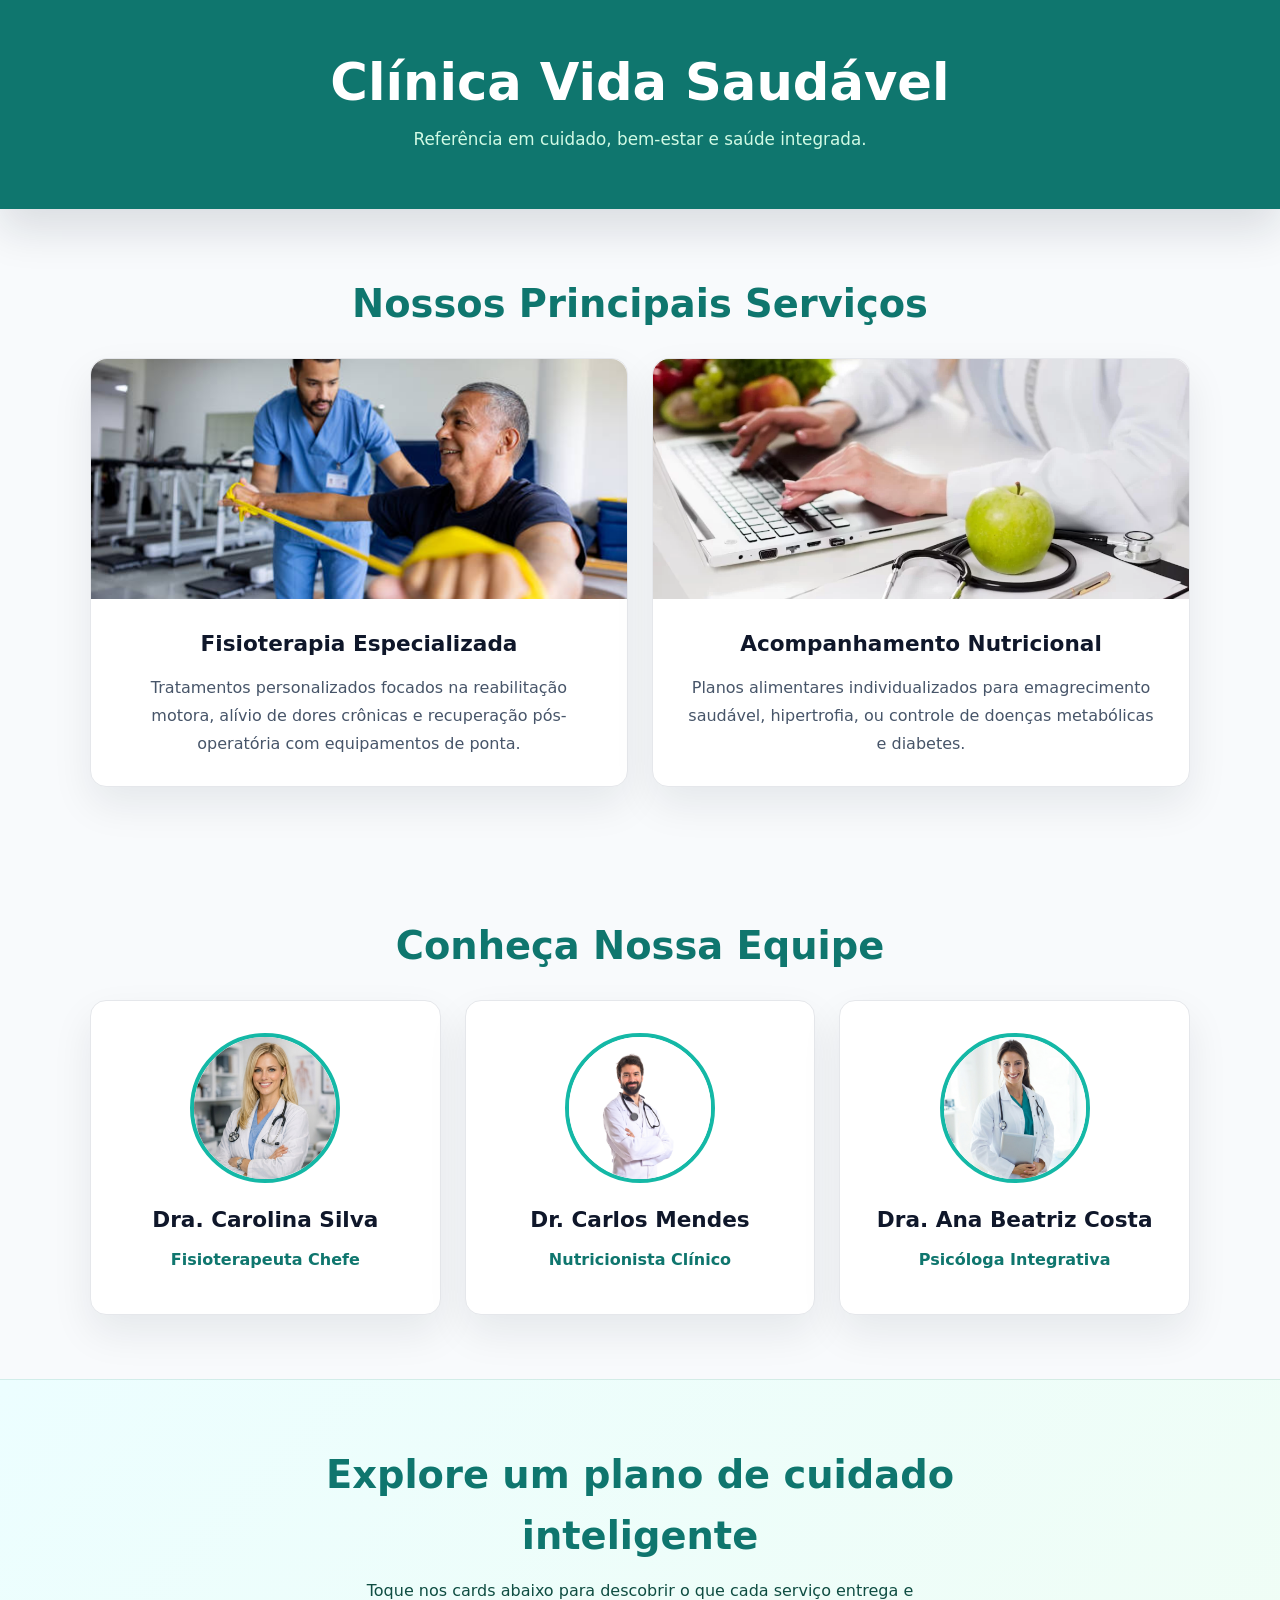
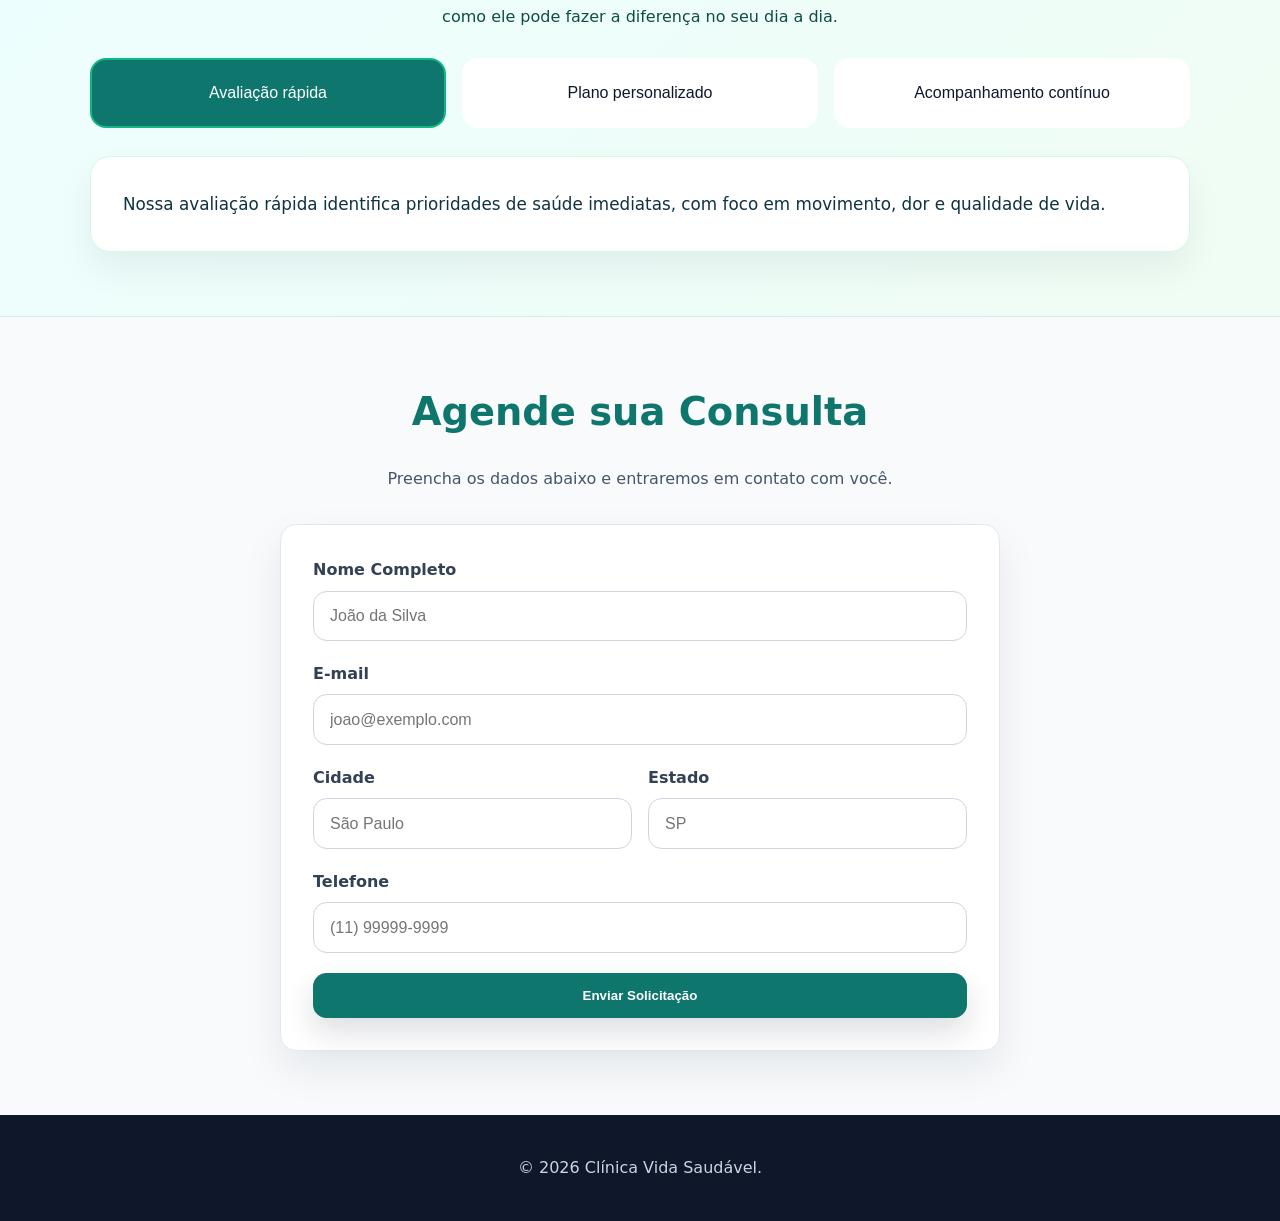
==== index.html @ 96c4d4e8 "Adiconei um perfil e alterei o layout" ====
<!DOCTYPE html>
<html lang="pt-BR">
<head>
    <meta charset="UTF-8">
    <meta name="viewport" content="width=device-width, initial-scale=1.0">
    <title>Clínica Vida Saudável | Cuidando de Você</title>
    <link rel="stylesheet" href="styles.css">
</head>
<body class="page">

    <header class="site-header">
        <div class="header-content">
            <h1>Clínica Vida Saudável</h1>
            <p>Referência em cuidado, bem-estar e saúde integrada.</p>
        </div>
    </header>

    <section class="section section-services">
        <div class="section-inner">
            <h2>Nossos Principais Serviços</h2>
            <div class="services-grid">
                <article class="service-card reveal">
                    <img src="images/fisioterapia.jpg" alt="Sessão de Fisioterapia">
                    <div class="card-body">
                        <h3>Fisioterapia Especializada</h3>
                        <p>Tratamentos personalizados focados na reabilitação motora, alívio de dores crônicas e recuperação pós-operatória com equipamentos de ponta.</p>
                    </div>
                </article>

                <article class="service-card reveal">
                    <img src="images/nutricionista.webp" alt="Consulta Nutricional">
                    <div class="card-body">
                        <h3>Acompanhamento Nutricional</h3>
                        <p>Planos alimentares individualizados para emagrecimento saudável, hipertrofia, ou controle de doenças metabólicas e diabetes.</p>
                    </div>
                </article>
            </div>
        </div>
    </section>

    <section class="section section-team">
        <div class="section-inner">
            <h2>Conheça Nossa Equipe</h2>
            <div class="team-grid">
                <div class="team-card reveal" data-profile="carolina" role="button" tabindex="0" aria-label="Abrir perfil da Dra. Carolina Silva">
                    <img src="images/Carolina.png" alt="Foto Dra. Carolina">
                    <h3>Dra. Carolina Silva</h3>
                    <p>Fisioterapeuta Chefe</p>
                </div>

                <div class="team-card reveal">
                    <img src="images/carlos.jpg" alt="Foto Dr. Carlos">
                    <h3>Dr. Carlos Mendes</h3>
                    <p>Nutricionista Clínico</p>
                </div>

                <div class="team-card reveal">
                    <img src="images/ana beatriz.png" alt="Foto Dra. Ana Beatriz">
                    <h3>Dra. Ana Beatriz Costa</h3>
                    <p>Psicóloga Integrativa</p>
                </div>
            </div>
        </div>
    </section>

    <section class="section section-interactive">
        <div class="section-inner">
            <div class="interactive-panel">
                <div class="interactive-copy">
                    <h2>Explore um plano de cuidado inteligente</h2>
                    <p>Toque nos cards abaixo para descobrir o que cada serviço entrega e como ele pode fazer a diferença no seu dia a dia.</p>
                </div>
                <div class="interactive-grid" id="interactiveCards">
                    <button class="interactive-card active" type="button" data-detail="Nossa avaliação rápida identifica prioridades de saúde imediatas, com foco em movimento, dor e qualidade de vida." aria-pressed="true">
                            Avaliação rápida
                    </button>
                    <button class="interactive-card" type="button" data-detail="Construímos um plano personalizado com objetivos práticos, metas fáceis de seguir e orientação profissional contínua.">
                            Plano personalizado
                    </button>
                    <button class="interactive-card" type="button" data-detail="Acompanhamento contínuo para garantir que você mantenha o progresso e receba suporte sempre que precisar." aria-pressed="false">
                            Acompanhamento contínuo
                    </button>
                </div>
                <div class="interactive-detail" id="interactiveDetail">
                    Nossa avaliação rápida identifica prioridades de saúde imediatas, com foco em movimento, dor e qualidade de vida.
                </div>
            </div>
        </div>
    </section>

    <section class="section section-contact">
        <div class="section-inner section-contact-inner">
            <h2>Agende sua Consulta</h2>
            <p>Preencha os dados abaixo e entraremos em contato com você.</p>

            <form id="contactForm" class="contact-form" action="#" method="POST">
                <div class="form-group">
                    <label for="nome">Nome Completo</label>
                    <input id="nome" name="nome" type="text" placeholder="João da Silva" required>
                </div>

                <div class="form-group">
                    <label for="email">E-mail</label>
                    <input id="email" name="email" type="email" placeholder="joao@exemplo.com" required>
                </div>

                <div class="form-row">
                    <div class="form-group">
                        <label for="cidade">Cidade</label>
                        <input id="cidade" name="cidade" type="text" placeholder="São Paulo" required>
                    </div>
                    <div class="form-group">
                        <label for="estado">Estado</label>
                        <input id="estado" name="estado" type="text" placeholder="SP" required>
                    </div>
                </div>

                <div class="form-group">
                    <label for="telefone">Telefone</label>
                    <input id="telefone" name="telefone" type="tel" placeholder="(11) 99999-9999" required>
                </div>

                <div class="form-actions">
                    <button class="button button-primary" type="submit">Enviar Solicitação</button>
                </div>
            </form>
        </div>
    </section>

    <footer class="site-footer">
        <p>© 2026 Clínica Vida Saudável.</p>
    </footer>

    <script src="script.js"></script>
</body>
</html>
---- styles.css ----
:root {
  color-scheme: light;
  font-family: "Inter", system-ui, sans-serif;
  font-size: 16px;
  line-height: 1.6;
  color: #1f2937;
  background: #f8fafc;
}

* {
  box-sizing: border-box;
}

html {
  scroll-behavior: smooth;
}

body {
  margin: 0;
  background: #f8fafc;
}

.page {
  min-height: 100vh;
}

.site-header {
  padding: 3.5rem 1.5rem;
  background: #0f766e;
  color: #ffffff;
  text-align: center;
  box-shadow: 0 22px 40px rgba(15, 23, 42, 0.12);
}

.header-content {
  max-width: 44rem;
  margin: 0 auto;
}

.header-content h1 {
  margin: 0;
  font-size: clamp(2.5rem, 4vw, 3.5rem);
  font-weight: 800;
  line-height: 1.05;
}

.header-content p {
  margin: 1rem auto 0;
  max-width: 40rem;
  color: #d1fae5;
  font-size: 1.05rem;
}

.section {
  padding: 4rem 1.5rem;
}

.section-inner {
  max-width: 1100px;
  margin: 0 auto;
}

.section h2 {
  margin: 0 auto 1.5rem;
  text-align: center;
  color: #0f766e;
  font-size: clamp(2rem, 3vw, 2.6rem);
}

.section p {
  margin: 0 auto 2rem;
  text-align: center;
  color: #475569;
  max-width: 40rem;
}

.section-interactive {
  background: linear-gradient(135deg, #ecfeff 0%, #f0fdf4 100%);
  border-top: 1px solid rgba(15, 118, 110, 0.12);
  border-bottom: 1px solid rgba(15, 118, 110, 0.12);
}

.interactive-panel {
  display: grid;
  gap: 1.75rem;
  align-items: stretch;
}

.interactive-copy {
  max-width: 52rem;
  margin: 0 auto;
  text-align: center;
}

.interactive-copy h2 {
  margin-bottom: 0.75rem;
  color: #0f766e;
}

.interactive-copy p {
  margin: 0 auto;
  max-width: 36rem;
  color: #0f4d42;
}

.interactive-grid {
  display: grid;
  grid-template-columns: repeat(3, minmax(0, 1fr));
  gap: 1rem;
}

.interactive-card {
  background: #ffffff;
  border: 2px solid transparent;
  border-radius: 1rem;
  padding: 1.5rem 1.25rem;
  font-size: 1rem;
  color: #0f172a;
  cursor: pointer;
  transition: transform 0.25s ease, border-color 0.25s ease, box-shadow 0.25s ease, background-color 0.25s ease;
  text-align: center;
}

.interactive-card:hover,
.interactive-card:focus {
  transform: translateY(-3px);
  border-color: #14b8a6;
  box-shadow: 0 18px 40px rgba(15, 23, 42, 0.08);
}

.interactive-card.active {
  background: #0f766e;
  color: #ffffff;
  border-color: #10b981;
}

.interactive-detail {
  background: #ffffff;
  border: 1px solid #d1fae5;
  border-radius: 1.25rem;
  padding: 2rem;
  color: #0f3340;
  font-size: 1.05rem;
  line-height: 1.8;
  box-shadow: 0 18px 36px rgba(15, 23, 42, 0.06);
}

@media (max-width: 880px) {
  .interactive-grid {
    grid-template-columns: 1fr;
  }
}

.services-grid,
.team-grid {
  display: grid;
  gap: 1.5rem;
}

.services-grid {
  grid-template-columns: repeat(2, minmax(0, 1fr));
}

.service-card,
.team-card,
.contact-form {
  background: #ffffff;
  border: 1px solid #e5e7eb;
  border-radius: 1rem;
  box-shadow: 0 18px 40px rgba(15, 23, 42, 0.08);
  transition: box-shadow 0.3s ease, transform 0.3s ease;
}

.reveal {
  opacity: 0;
  transform: translateY(30px);
  transition: opacity 0.8s ease, transform 0.8s ease;
}

.reveal.active {
  opacity: 1;
  transform: translateY(0);
}

.service-card:hover,
.team-card:hover {
  box-shadow: 0 20px 40px rgba(15, 23, 42, 0.12);
  transform: translateY(-2px);
}

.service-card img,
.team-card img {
  display: block;
  width: 100%;
  height: 240px;
  object-fit: cover;
  border-top-left-radius: 1rem;
  border-top-right-radius: 1rem;
}

.card-body {
  padding: 1.75rem;
  text-align: center;
}

.service-card h3,
.team-card h3 {
  margin: 0 0 0.75rem;
  font-size: 1.35rem;
  color: #0f172a;
}


.service-card p,
.team-card p,
.about-text,
.contact-form p {
  margin: 0;
  color: #475569;
  line-height: 1.75;
}

.team-grid {
  grid-template-columns: repeat(3, minmax(0, 1fr));
}

.team-card {
  text-align: center;
  padding: 2rem 1.5rem 2.5rem;
  cursor: pointer;
}

.team-card:focus {
  outline: 3px solid rgba(20, 184, 166, 0.35);
  outline-offset: 4px;
}

.team-card img {
  width: 150px;
  height: 150px;
  border-radius: 50%;
  border: 4px solid #14b8a6;
  margin: 0 auto 1.25rem;
}

.profile-header {
  display: grid;
  gap: 2.5rem;
  align-items: center;
  grid-template-columns: minmax(0, 280px) 1fr;
}

.profile-image-card {
  width: 260px;
  height: 260px;
  border-radius: 50%;
  background: radial-gradient(circle at top left, #f0fdf4 30%, #ffffff 60%);
  display: grid;
  place-items: center;
  margin: 0 auto;
  box-shadow: 0 24px 60px rgba(15, 23, 42, 0.12);
  transition: transform 0.3s ease, box-shadow 0.3s ease, background-color 0.3s ease;
  cursor: pointer;
}

.profile-image-card img {
  width: 210px;
  height: 210px;
  object-fit: cover;
  border-radius: 50%;
  border: 2px solid rgba(255, 255, 255, 0.9);
}

.profile-image-card:hover,
.profile-image-card:focus {
  transform: translateY(-6px) scale(1.04);
  box-shadow: 0 32px 70px rgba(15, 23, 42, 0.16);
  background-color: #e6fffa;
}

.profile-image-card:focus {
  outline: 3px solid rgba(14, 165, 233, 0.35);
  outline-offset: 6px;
}

.profile-copy {
  display: grid;
  gap: 1.25rem;
}

.profile-copy h2 {
  margin: 0;
  font-size: clamp(2rem, 2.8vw, 2.4rem);
  color: #0f766e;
  line-height: 1.1;
}

.profile-copy p {
  margin: 0;
  color: #334155;
  font-size: 1.05rem;
  max-width: 42rem;
}

.profile-details {
  display: grid;
  grid-template-columns: repeat(3, minmax(0, 1fr));
  gap: 1rem;
}

.detail-item {
  display: flex;
  align-items: flex-start;
  gap: 0.9rem;
  padding: 1rem 1rem 1rem 1rem;
  border: 1px solid #e5e7eb;
  border-radius: 1rem;
  background: #ffffff;
  box-shadow: 0 14px 30px rgba(15, 23, 42, 0.06);
  transition: transform 0.25s ease, box-shadow 0.25s ease, border-color 0.25s ease;
  text-align: left;
}

.detail-item:hover {
  transform: translateY(-3px);
  box-shadow: 0 22px 42px rgba(15, 23, 42, 0.1);
  border-color: #d1fae5;
}

.detail-icon {
  display: inline-flex;
  align-items: center;
  justify-content: center;
  width: 2.5rem;
  height: 2.5rem;
  border-radius: 50%;
  background: #ecfdf5;
  color: #0f766e;
  font-size: 1.25rem;
  flex-shrink: 0;
  box-shadow: inset 0 0 0 1px rgba(15, 118, 110, 0.08);
}

.detail-item p {
  margin: 0;
  color: #475569;
  font-size: 0.98rem;
  line-height: 1.6;
  text-align: left;
}

.detail-item strong {
  display: block;
  margin-bottom: 0.2rem;
  color: #0f766e;
  text-align: left;
}


.profile-highlights {
  display: grid;
  grid-template-columns: repeat(3, minmax(0, 1fr));
  gap: 1.25rem;
  margin-top: 1.75rem;
}

.profile-highlights .service-card {
  padding: 1.75rem;
  border: none;
  background: #f8fafc;
}

.profile-highlights .service-card h3 {
  color: #0f766e;
  margin-bottom: 0.75rem;
}

.profile-highlights .service-card p {
  color: #475569;
}

.contact-summary {
  max-width: 44rem;
  margin: 0 auto;
  text-align: center;
  background: #ffffff;
  border: 1px solid #e5e7eb;
  border-radius: 1.25rem;
  padding: 2rem;
  box-shadow: 0 18px 36px rgba(15, 23, 42, 0.06);
}

.contact-summary h2 {
  margin: 0 0 0.75rem;
  color: #0f766e;
}

.contact-summary p {
  margin: 0 0 1.5rem;
  color: #475569;
  font-size: 1rem;
}

.contact-summary .button {
  width: auto;
  min-width: 220px;
}

.team-card h3 {
  margin-bottom: 0.5rem;
}


.team-card p {
  color: #0f766e;
  font-weight: 700;
}

.section-contact-inner {
  max-width: 720px;
}

.contact-form {
  padding: 2rem;
}

.form-group {
  margin-bottom: 1.25rem;
}

.form-row {
  display: grid;
  gap: 1rem;
  grid-template-columns: repeat(2, minmax(0, 1fr));
}

label {
  display: block;
  margin-bottom: 0.5rem;
  color: #334155;
  font-weight: 700;
}

input {
  width: 100%;
  padding: 0.95rem 1rem;
  border: 1px solid #cbd5e1;
  border-radius: 0.85rem;
  background: #ffffff;
  color: #0f172a;
  font-size: 1rem;
}

input:focus {
  outline: none;
  border-color: #14b8a6;
  box-shadow: 0 0 0 4px rgba(20, 184, 166, 0.12);
}

.button {
  display: inline-flex;
  align-items: center;
  justify-content: center;
  width: 100%;
  padding: 0.95rem 1.25rem;
  border: none;
  border-radius: 0.85rem;
  cursor: pointer;
  font-weight: 700;
  transition: transform 0.2s ease, background-color 0.2s ease, box-shadow 0.2s ease;
}

.button:hover {
  transform: translateY(-1px);
}

.button-primary {
  background: #0f766e;
  color: #ffffff;
  box-shadow: 0 14px 30px rgba(15, 23, 42, 0.14);
}

.form-actions {
  margin-top: 1rem;
}

.site-footer {
  padding: 1.5rem 1.5rem;
  background: #0f172a;
  color: #cbd5e1;
  text-align: center;
}

@media (max-width: 980px) {
  .services-grid,
  .team-grid {
    grid-template-columns: 1fr;
  }

  .profile-header {
    grid-template-columns: 1fr;
    text-align: center;
  }

  .profile-copy {
    justify-items: center;
  }

  .profile-details {
    grid-template-columns: 1fr;
  }

  .profile-highlights {
    grid-template-columns: 1fr;
  }

  .contact-summary {
    padding: 1.75rem;
  }

  .form-row {
    grid-template-columns: 1fr;
  }
}

@media (max-width: 680px) {
  .site-header {
    padding: 3rem 1rem;
  }

  .section {
    padding: 3rem 1rem;
  }

  .header-content h1 {
    font-size: 2.25rem;
  }

  .service-card img,
  .team-card img {
    height: 220px;
  }
}
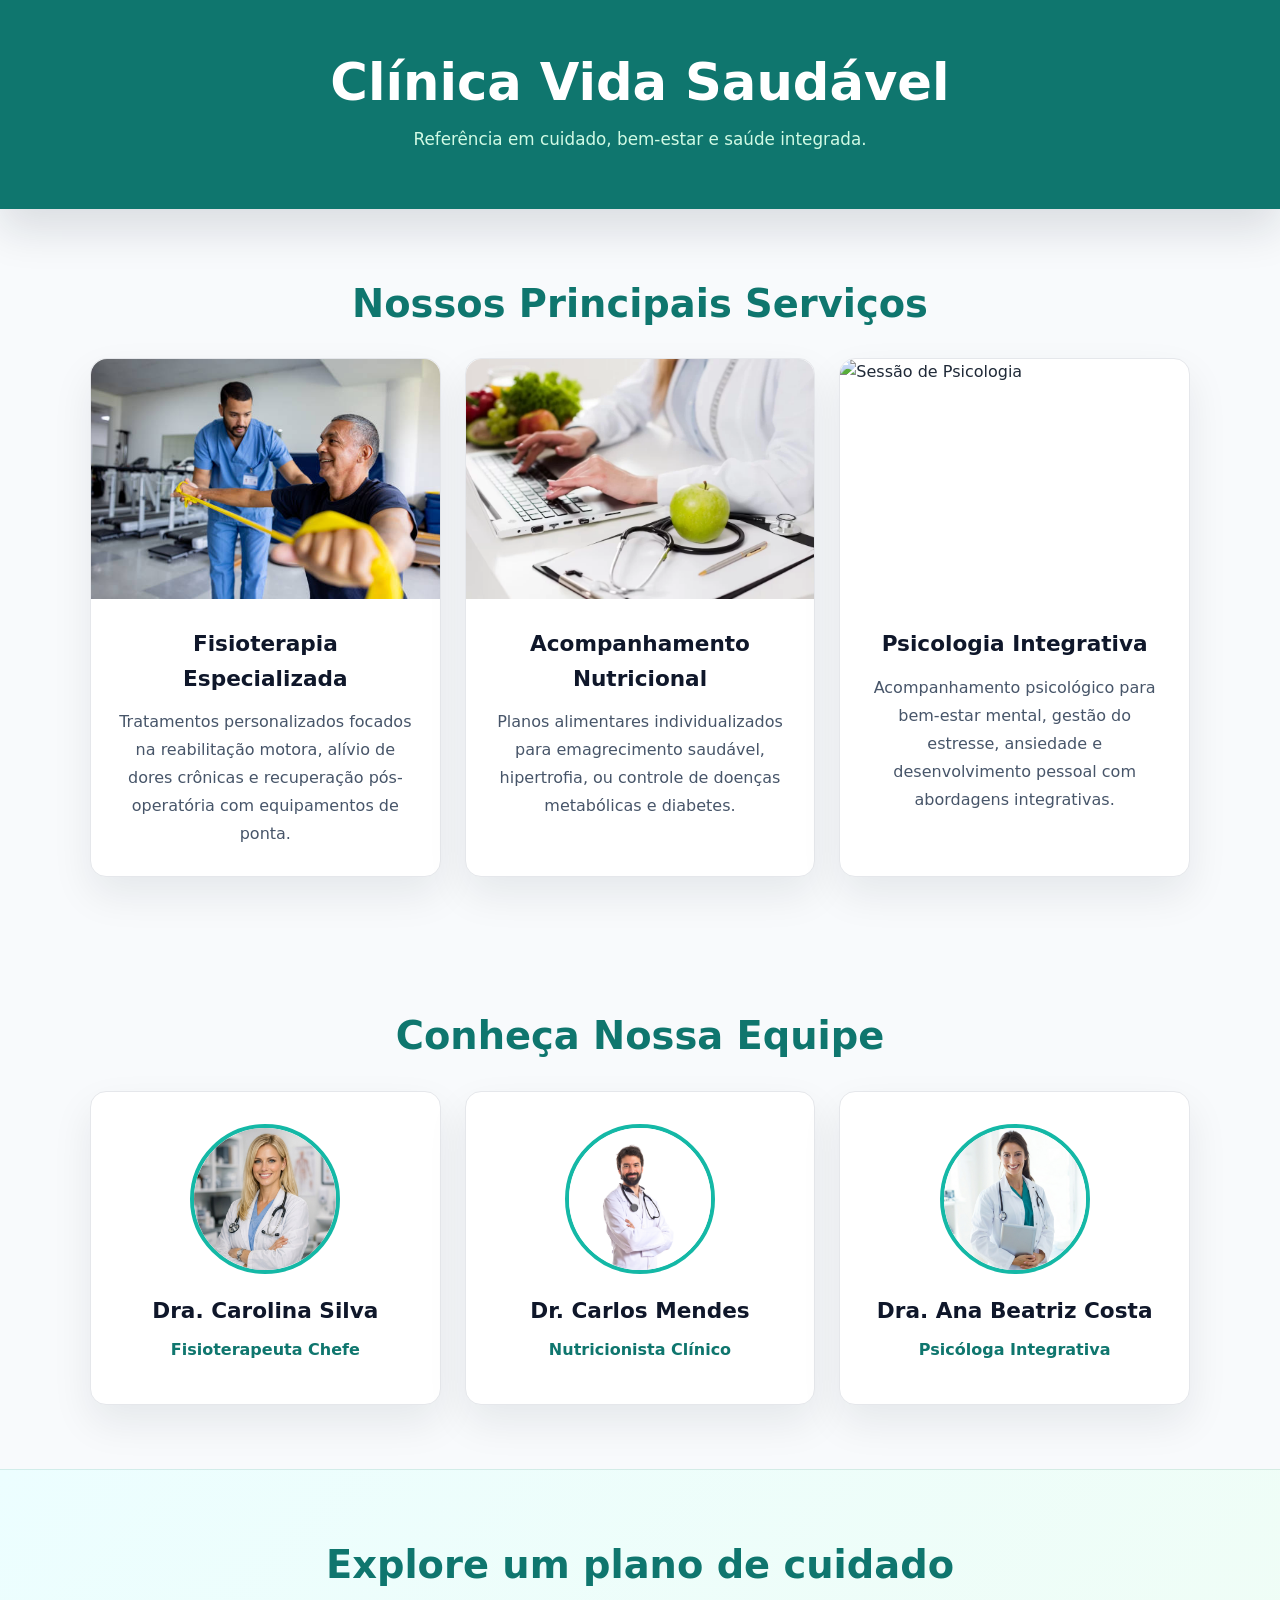
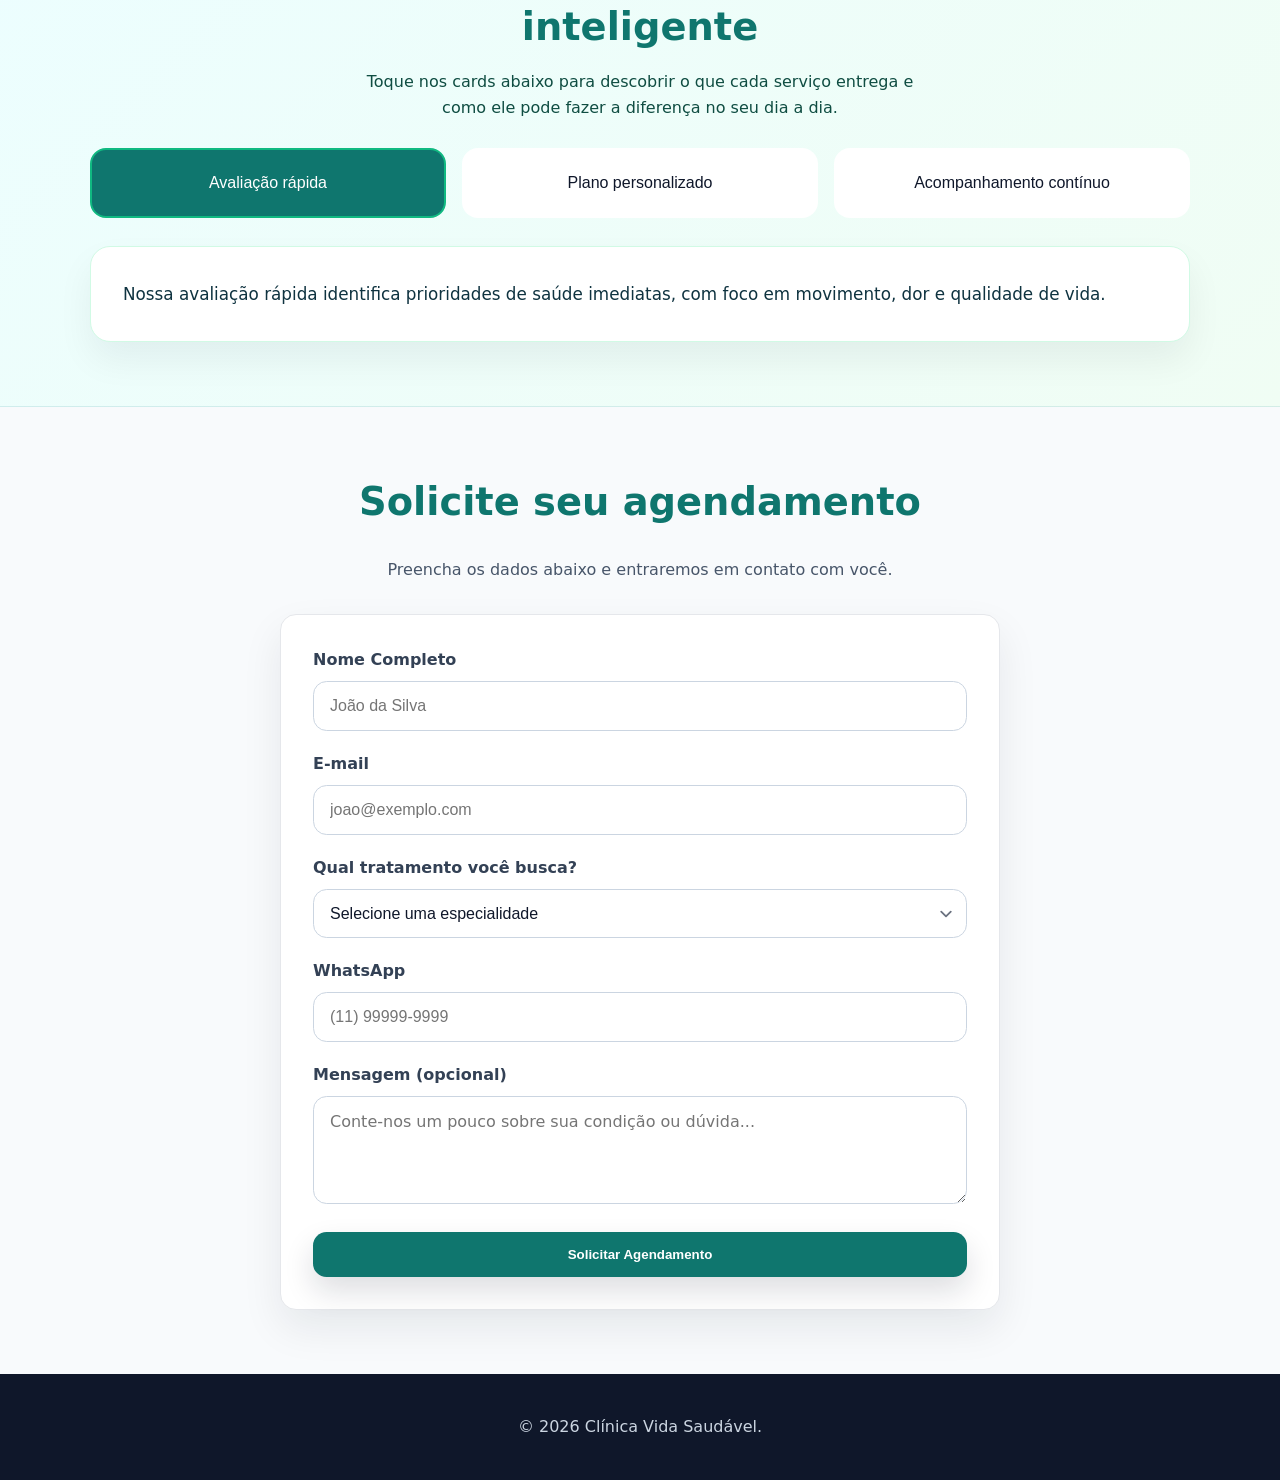
==== commit db5830c5: "Alterei a solicitação de agendamento adicionei um novo card de psicologia" ====
--- a/index.html
+++ b/index.html
@@ -32,6 +32,14 @@
                     <div class="card-body">
                         <h3>Acompanhamento Nutricional</h3>
                         <p>Planos alimentares individualizados para emagrecimento saudável, hipertrofia, ou controle de doenças metabólicas e diabetes.</p>
+                    </div>
+                </article>
+
+                <article class="service-card reveal">
+                    <img src="https://images.unsplash.com/photo-1559757148-5c350d0d3c56?ixlib=rb-4.0.3&ixid=M3wxMjA3fDB8MHxwaG90by1wYWdlfHx8fGVufDB8fHx8fA%3D%3D&auto=format&fit=crop&w=1000&q=80" alt="Sessão de Psicologia">
+                    <div class="card-body">
+                        <h3>Psicologia Integrativa</h3>
+                        <p>Acompanhamento psicológico para bem-estar mental, gestão do estresse, ansiedade e desenvolvimento pessoal com abordagens integrativas.</p>
                     </div>
                 </article>
             </div>
@@ -90,7 +98,7 @@
 
     <section class="section section-contact">
         <div class="section-inner section-contact-inner">
-            <h2>Agende sua Consulta</h2>
+            <h2>Solicite seu agendamento</h2>
             <p>Preencha os dados abaixo e entraremos em contato com você.</p>
 
             <form id="contactForm" class="contact-form" action="#" method="POST">
@@ -104,24 +112,26 @@
                     <input id="email" name="email" type="email" placeholder="joao@exemplo.com" required>
                 </div>
 
-                <div class="form-row">
-                    <div class="form-group">
-                        <label for="cidade">Cidade</label>
-                        <input id="cidade" name="cidade" type="text" placeholder="São Paulo" required>
-                    </div>
-                    <div class="form-group">
-                        <label for="estado">Estado</label>
-                        <input id="estado" name="estado" type="text" placeholder="SP" required>
-                    </div>
+                <div class="form-group">
+                    <label for="especialidade">Qual tratamento você busca?</label>
+                    <select id="especialidade" name="especialidade" required>
+                        <option value="">Selecione uma especialidade</option>
+                        <option value="fisioterapia">Fisioterapia</option>
+                        <option value="nutricao">Nutrição</option>
+                        <option value="psicologia">Psicologia</option>
+                    </select>
                 </div>
 
                 <div class="form-group">
-                    <label for="telefone">Telefone</label>
+                    <label for="telefone">WhatsApp</label>
                     <input id="telefone" name="telefone" type="tel" placeholder="(11) 99999-9999" required>
                 </div>
-
+                <div class="form-group">
+                    <label for="mensagem">Mensagem (opcional)</label>
+                    <textarea id="mensagem" name="mensagem" placeholder="Conte-nos um pouco sobre sua condição ou dúvida..." rows="4"></textarea>
+                </div>
                 <div class="form-actions">
-                    <button class="button button-primary" type="submit">Enviar Solicitação</button>
+                    <button class="button button-primary" type="submit">Solicitar Agendamento</button>
                 </div>
             </form>
         </div>
--- a/styles.css
+++ b/styles.css
@@ -158,7 +158,13 @@
 }
 
 .services-grid {
-  grid-template-columns: repeat(2, minmax(0, 1fr));
+  grid-template-columns: repeat(3, minmax(0, 1fr));
+}
+
+@media (max-width: 768px) {
+  .services-grid {
+    grid-template-columns: 1fr;
+  }
 }
 
 .service-card,
@@ -368,15 +374,56 @@
   padding: 1.75rem;
   border: none;
   background: #f8fafc;
-}
-
-.profile-highlights .service-card h3 {
-  color: #0f766e;
+  cursor: pointer;
+  transition: all 0.3s ease;
+}
+
+.profile-highlights .service-card:hover {
+  background: #e6fffa;
+  transform: translateY(-2px);
+  box-shadow: 0 8px 20px rgba(15, 23, 42, 0.1);
+}
+
+.profile-highlights .service-card.expanded {
+  background: #ffffff;
+  box-shadow: 0 12px 30px rgba(15, 23, 42, 0.15);
+}
+
+.expand-content {
+  max-height: 0;
+  overflow: hidden;
+  transition: max-height 0.5s ease, padding 0.5s ease;
+  padding: 0 1.75rem;
+  background: #ffffff;
+  border-radius: 0 0 1rem 1rem;
+  margin: -1.75rem -1.75rem 0;
+  margin-top: 1rem;
+}
+
+.expanded .expand-content {
+  max-height: 500px;
+  padding: 1.5rem 1.75rem 2rem;
+}
+
+.expand-content h4 {
+  color: #0f766e;
+  margin: 0 0 1rem 0;
+  font-size: 1.1rem;
+}
+
+.expand-content ol {
+  margin: 0;
+  padding-left: 1.5rem;
+}
+
+.expand-content li {
   margin-bottom: 0.75rem;
-}
-
-.profile-highlights .service-card p {
   color: #475569;
+  line-height: 1.6;
+}
+
+.expand-content li strong {
+  color: #0f766e;
 }
 
 .contact-summary {
@@ -452,6 +499,48 @@
 }
 
 input:focus {
+  outline: none;
+  border-color: #14b8a6;
+  box-shadow: 0 0 0 4px rgba(20, 184, 166, 0.12);
+}
+
+select {
+  width: 100%;
+  padding: 0.95rem 1rem;
+  border: 1px solid #cbd5e1;
+  border-radius: 0.85rem;
+  background: #ffffff;
+  color: #0f172a;
+  font-size: 1rem;
+  cursor: pointer;
+  appearance: none;
+  background-image: url("data:image/svg+xml,%3csvg xmlns='http://www.w3.org/2000/svg' fill='none' viewBox='0 0 20 20'%3e%3cpath stroke='%236b7280' stroke-linecap='round' stroke-linejoin='round' stroke-width='1.5' d='m6 8 4 4 4-4'/%3e%3c/svg%3e");
+  background-position: right 0.5rem center;
+  background-repeat: no-repeat;
+  background-size: 1.5em 1.5em;
+  padding-right: 2.5rem;
+}
+
+select:focus {
+  outline: none;
+  border-color: #14b8a6;
+  box-shadow: 0 0 0 4px rgba(20, 184, 166, 0.12);
+}
+
+textarea {
+  width: 100%;
+  padding: 0.95rem 1rem;
+  border: 1px solid #cbd5e1;
+  border-radius: 0.85rem;
+  background: #ffffff;
+  color: #0f172a;
+  font-size: 1rem;
+  font-family: inherit;
+  resize: vertical;
+  min-height: 100px;
+}
+
+textarea:focus {
   outline: none;
   border-color: #14b8a6;
   box-shadow: 0 0 0 4px rgba(20, 184, 166, 0.12);
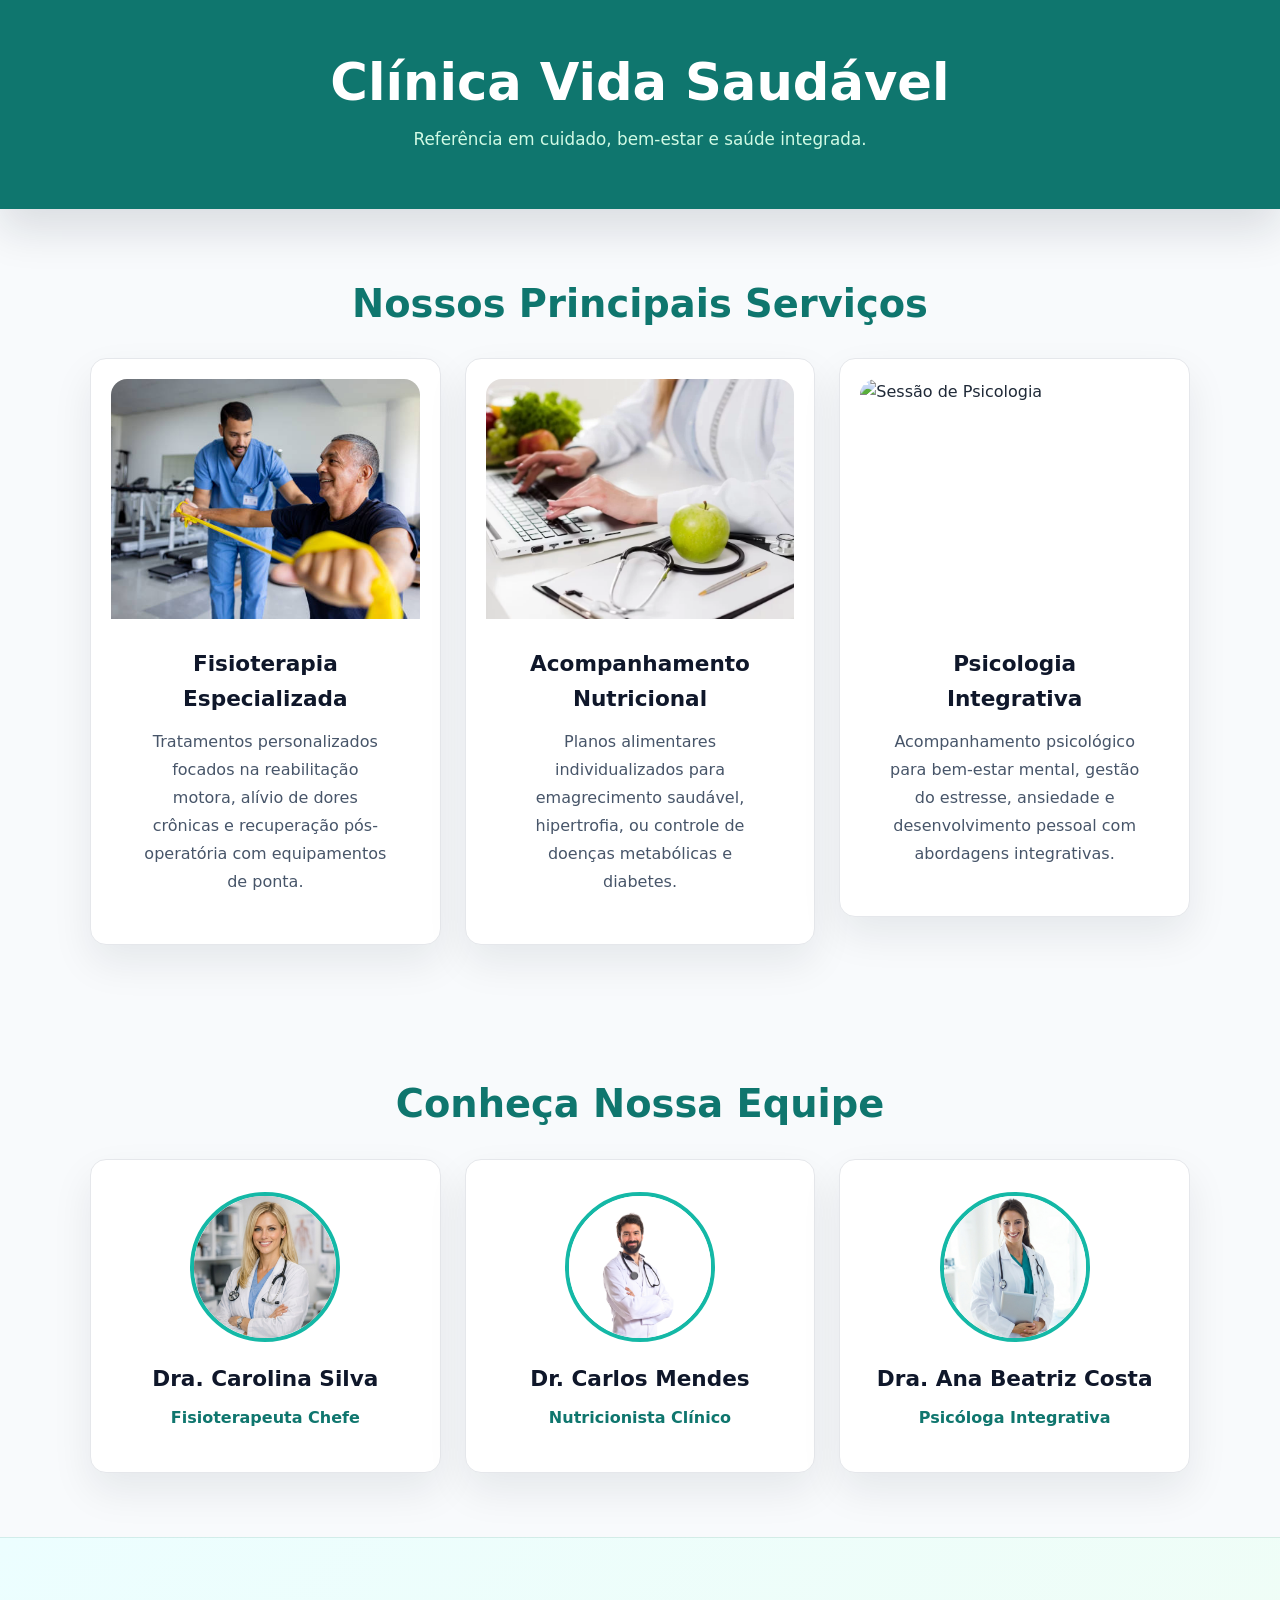
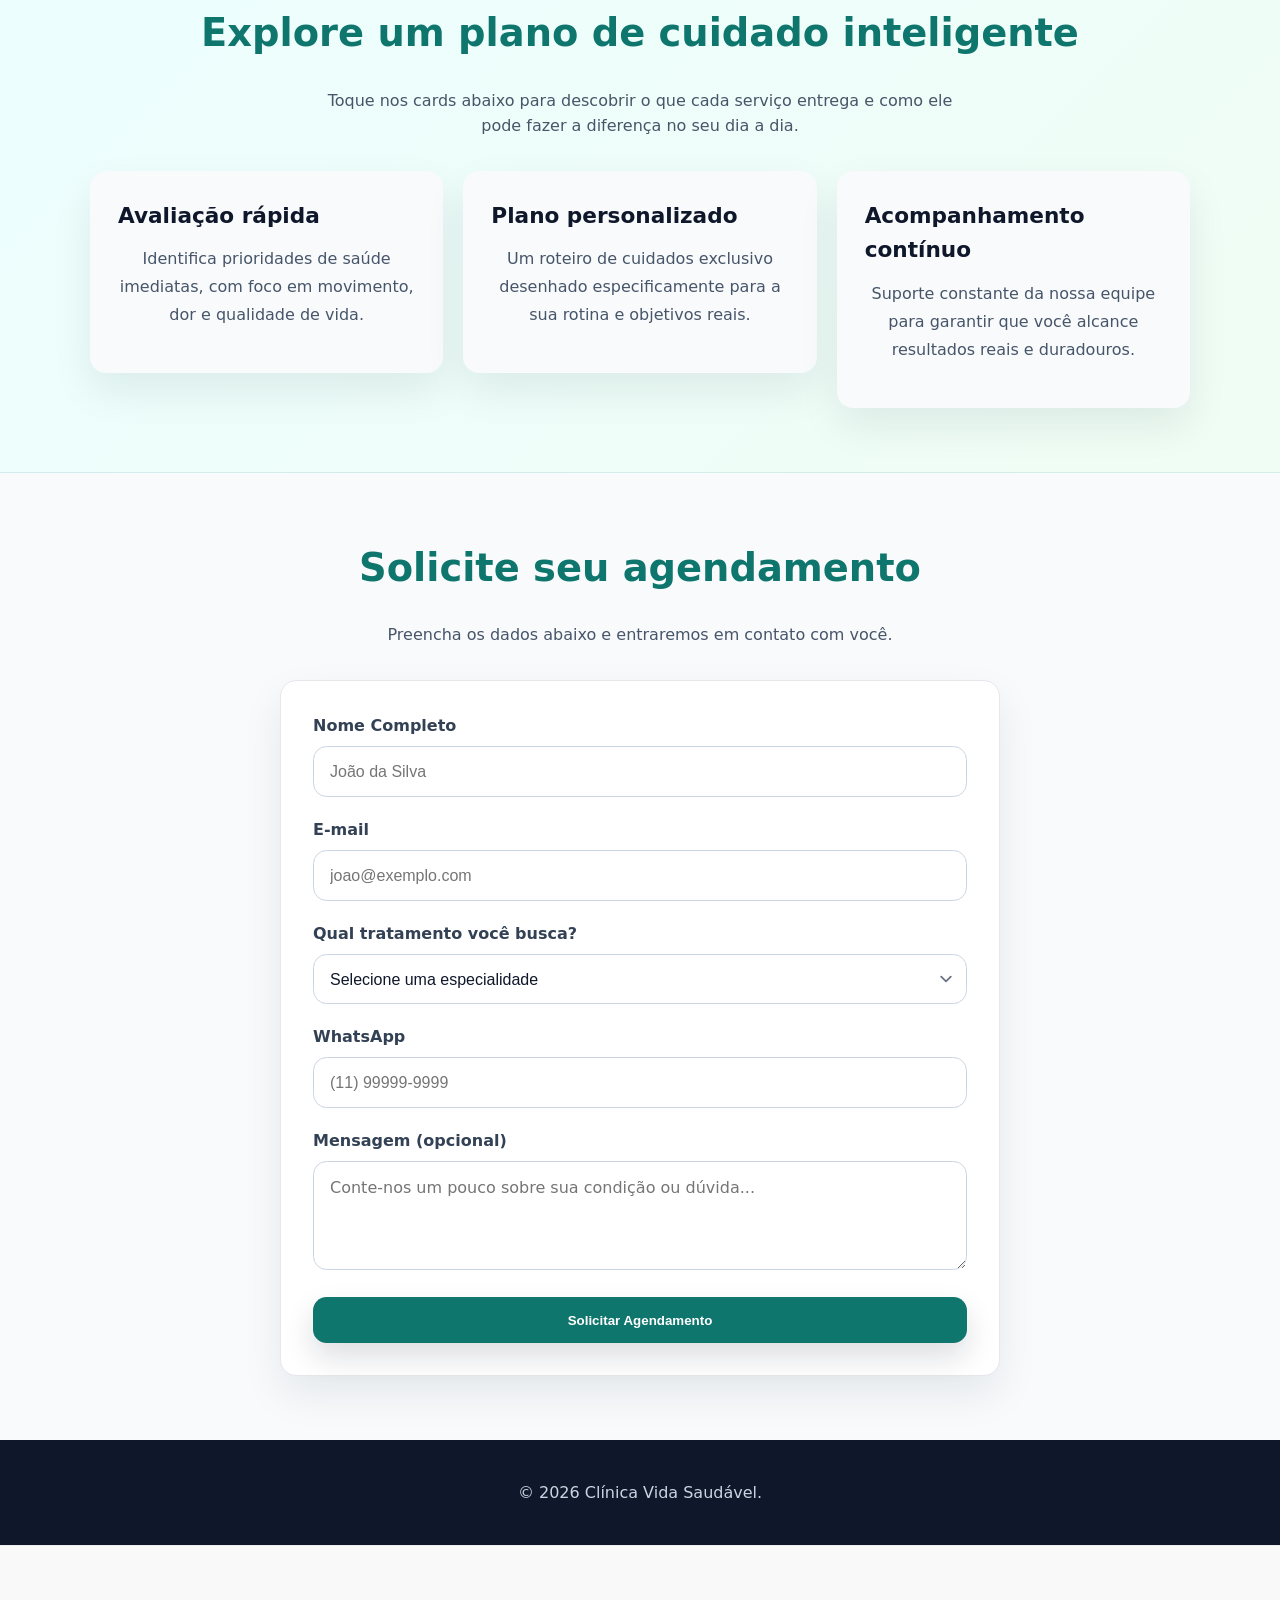
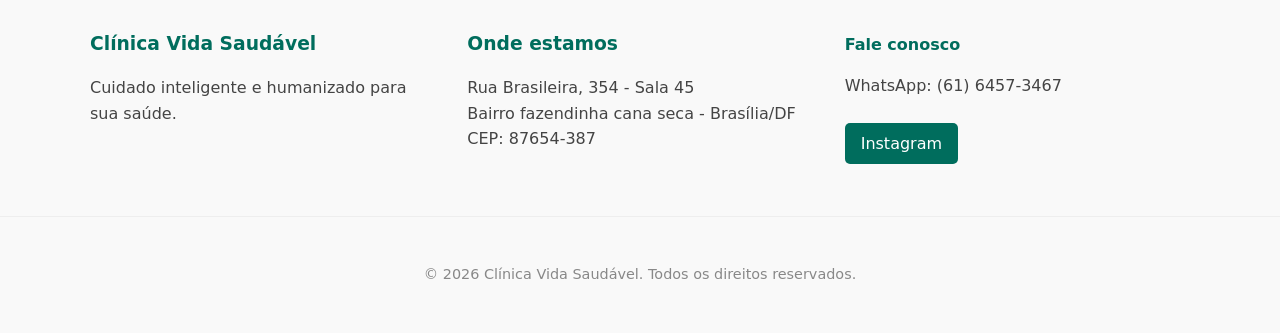
==== commit d126e266: "Alterei os formato dos cards de acordo com a pagina, adicionei endereços e links" ====
--- a/index.html
+++ b/index.html
@@ -56,47 +56,72 @@
                     <p>Fisioterapeuta Chefe</p>
                 </div>
 
-                <div class="team-card reveal">
+                <div class="team-card reveal" data-profile="carlos" role="button" tabindex="0" aria-label="Abrir perfil do Dr. Carlos Mendes">
                     <img src="images/carlos.jpg" alt="Foto Dr. Carlos">
                     <h3>Dr. Carlos Mendes</h3>
                     <p>Nutricionista Clínico</p>
                 </div>
 
-                <div class="team-card reveal">
+                <div class="team-card reveal" data-profile="ana" role="button" tabindex="0" aria-label="Abrir perfil da Dra. Ana Beatriz Costa">
                     <img src="images/ana beatriz.png" alt="Foto Dra. Ana Beatriz">
                     <h3>Dra. Ana Beatriz Costa</h3>
                     <p>Psicóloga Integrativa</p>
                 </div>
             </div>
-        </div>
+        
     </section>
 
     <section class="section section-interactive">
         <div class="section-inner">
-            <div class="interactive-panel">
-                <div class="interactive-copy">
-                    <h2>Explore um plano de cuidado inteligente</h2>
-                    <p>Toque nos cards abaixo para descobrir o que cada serviço entrega e como ele pode fazer a diferença no seu dia a dia.</p>
-                </div>
-                <div class="interactive-grid" id="interactiveCards">
-                    <button class="interactive-card active" type="button" data-detail="Nossa avaliação rápida identifica prioridades de saúde imediatas, com foco em movimento, dor e qualidade de vida." aria-pressed="true">
-                            Avaliação rápida
-                    </button>
-                    <button class="interactive-card" type="button" data-detail="Construímos um plano personalizado com objetivos práticos, metas fáceis de seguir e orientação profissional contínua.">
-                            Plano personalizado
-                    </button>
-                    <button class="interactive-card" type="button" data-detail="Acompanhamento contínuo para garantir que você mantenha o progresso e receba suporte sempre que precisar." aria-pressed="false">
-                            Acompanhamento contínuo
-                    </button>
-                </div>
-                <div class="interactive-detail" id="interactiveDetail">
-                    Nossa avaliação rápida identifica prioridades de saúde imediatas, com foco em movimento, dor e qualidade de vida.
-                </div>
+            <div class="section-inner">
+    <h2 style="text-align: center;">Explore um plano de cuidado inteligente</h2>
+    <p style="text-align: center; margin-bottom: 2rem;">Toque nos cards abaixo para descobrir o que cada serviço entrega e como ele pode fazer a diferença no seu dia a dia.</p>
+    
+    <div class="profile-highlights">
+        <article class="service-card expandable">
+            <h3>Avaliação rápida</h3>
+            <p>Identifica prioridades de saúde imediatas, com foco em movimento, dor e qualidade de vida.</p>
+            <div class="expand-content">
+                <h4>Atributos do plano:</h4>
+                <ul>
+                    <li><strong>Triagem completa:</strong> Análise do seu histórico de saúde.</li>
+                    <li><strong>Foco na dor:</strong> Mapeamento das suas queixas principais.</li>
+                    <li><strong>Direcionamento:</strong> Indicação exata de qual profissional você precisa.</li>
+                </ul>
             </div>
-        </div>
-    </section>
+        </article>
 
-    <section class="section section-contact">
+        <article class="service-card expandable">
+            <h3>Plano personalizado</h3>
+            <p>Um roteiro de cuidados exclusivo desenhado especificamente para a sua rotina e objetivos reais.</p>
+            <div class="expand-content">
+                <h4>Atributos do plano:</h4>
+                <ul>
+                    <li><strong>Metas reais:</strong> Objetivos que cabem no seu dia a dia.</li>
+                    <li><strong>Visão integrada:</strong> União de corpo, mente e alimentação.</li>
+                    <li><strong>Estratégia prática:</strong> Ferramentas para você aplicar imediatamente.</li>
+                </ul>
+            </div>
+        </article>
+
+        <article class="service-card expandable">
+            <h3>Acompanhamento contínuo</h3>
+            <p>Suporte constante da nossa equipe para garantir que você alcance resultados reais e duradouros.</p>
+            <div class="expand-content">
+                <h4>Atributos do plano:</h4>
+                <ul>
+                    <li><strong>Retornos agendados:</strong> Avaliações periódicas de evolução.</li>
+                    <li><strong>Ajuste de rota:</strong> Mudanças no plano sempre que necessário.</li>
+                    <li><strong>Suporte ativo:</strong> Canal aberto para tirar dúvidas na jornada.</li>
+                </ul>
+            </div>
+        </article>
+    </div>
+</div>
+    
+</section>
+
+    <section class="section section-contact" id="agendamento">
         <div class="section-inner section-contact-inner">
             <h2>Solicite seu agendamento</h2>
             <p>Preencha os dados abaixo e entraremos em contato com você.</p>
@@ -124,7 +149,7 @@
 
                 <div class="form-group">
                     <label for="telefone">WhatsApp</label>
-                    <input id="telefone" name="telefone" type="tel" placeholder="(11) 99999-9999" required>
+                    <input id="whatsapp" name="whatsapp" type="tel" placeholder="(11) 99999-9999" maxlength="15" required>
                 </div>
                 <div class="form-group">
                     <label for="mensagem">Mensagem (opcional)</label>
@@ -141,6 +166,34 @@
         <p>© 2026 Clínica Vida Saudável.</p>
     </footer>
 
+    <footer class="main-footer">
+    <div class="section-inner footer-grid">
+        <div class="footer-info">
+            <h3>Clínica Vida Saudável</h3>
+            </h3>
+            <p>Cuidado inteligente e humanizado para sua saúde.</p>
+        </div>
+
+        <div class="footer-contact">
+            <h3>Onde estamos</h3>
+            <p>Rua Brasileira, 354 - Sala 45<br>
+               Bairro fazendinha cana seca - Brasília/DF<br>
+               CEP: 87654-387</p>
+        </div>
+
+        <div class="footer-social">
+            <h4>Fale conosco</h4>
+            <p>WhatsApp: (61) 6457-3467</p>
+            <div class="social-links">
+                <a href="https://instagram.com/clinica_vida_saudavel" target="_blank">Instagram</a>
+            </div>
+        </div>
+    </div>
+    <div class="footer-bottom">
+        <p>&copy; 2026 Clínica Vida Saudável. Todos os direitos reservados.</p>
+    </div>
+</footer>
+
     <script src="script.js"></script>
 </body>
 </html>
--- a/styles.css
+++ b/styles.css
@@ -151,14 +151,28 @@
   }
 }
 
+/* Código original - Cards se ajustam ao conteúdo individualmente */
+.service-card {
+    background-color: #ffffff;
+    border-radius: 12px;
+    padding: 20px;
+    box-shadow: 0 4px 6px rgba(0,0,0,0.05);
+    
+    /* Removemos o height e o min-height fixos */
+    height: auto; 
+    display: block; /* Volta ao comportamento padrão de bloco */
+    
+    transition: transform 0.3s ease;
+    overflow: visible; /* Garante que nada seja cortado */
+}
+
+/* Garante que o grid não force o estiramento */
 .services-grid,
 .team-grid {
-  display: grid;
-  gap: 1.5rem;
-}
-
-.services-grid {
-  grid-template-columns: repeat(3, minmax(0, 1fr));
+    display: grid;
+    grid-template-columns: repeat(auto-fit, minmax(280px, 1fr));
+    gap: 1.5rem;
+    align-items: start; /* Importante: faz com que eles NÃO estiquem para ficar iguais */
 }
 
 @media (max-width: 768px) {
@@ -368,6 +382,7 @@
   grid-template-columns: repeat(3, minmax(0, 1fr));
   gap: 1.25rem;
   margin-top: 1.75rem;
+  align-items: start; 
 }
 
 .profile-highlights .service-card {
@@ -630,3 +645,44 @@
     height: 220px;
   }
 }
+.main-footer {
+    background-color: #f9f9f9; /* Um tom leve para separar do formulário */
+    padding: 4rem 0 2rem;
+    border-top: 1px solid #eee;
+    color: #444;
+}
+
+.footer-grid {
+    display: grid;
+    grid-template-columns: repeat(auto-fit, minmax(250px, 1fr));
+    gap: 2rem;
+    margin-bottom: 3rem;
+}
+
+.footer-grid h3, .footer-grid h4 {
+    color: #006d5d; /* Use a cor verde do seu botão */
+    margin-bottom: 1rem;
+}
+
+.footer-social .social-links a {
+    display: inline-block;
+    background-color: #006d5d;
+    color: white;
+    padding: 0.5rem 1rem;
+    border-radius: 5px;
+    text-decoration: none;
+    margin-top: 0.5rem;
+    transition: 0.3s;
+}
+
+.footer-social .social-links a:hover {
+    background-color: #004d42;
+}
+
+.footer-bottom {
+    text-align: center;
+    border-top: 1px solid #eee;
+    padding-top: 2rem;
+    font-size: 0.9rem;
+    color: #888;
+}
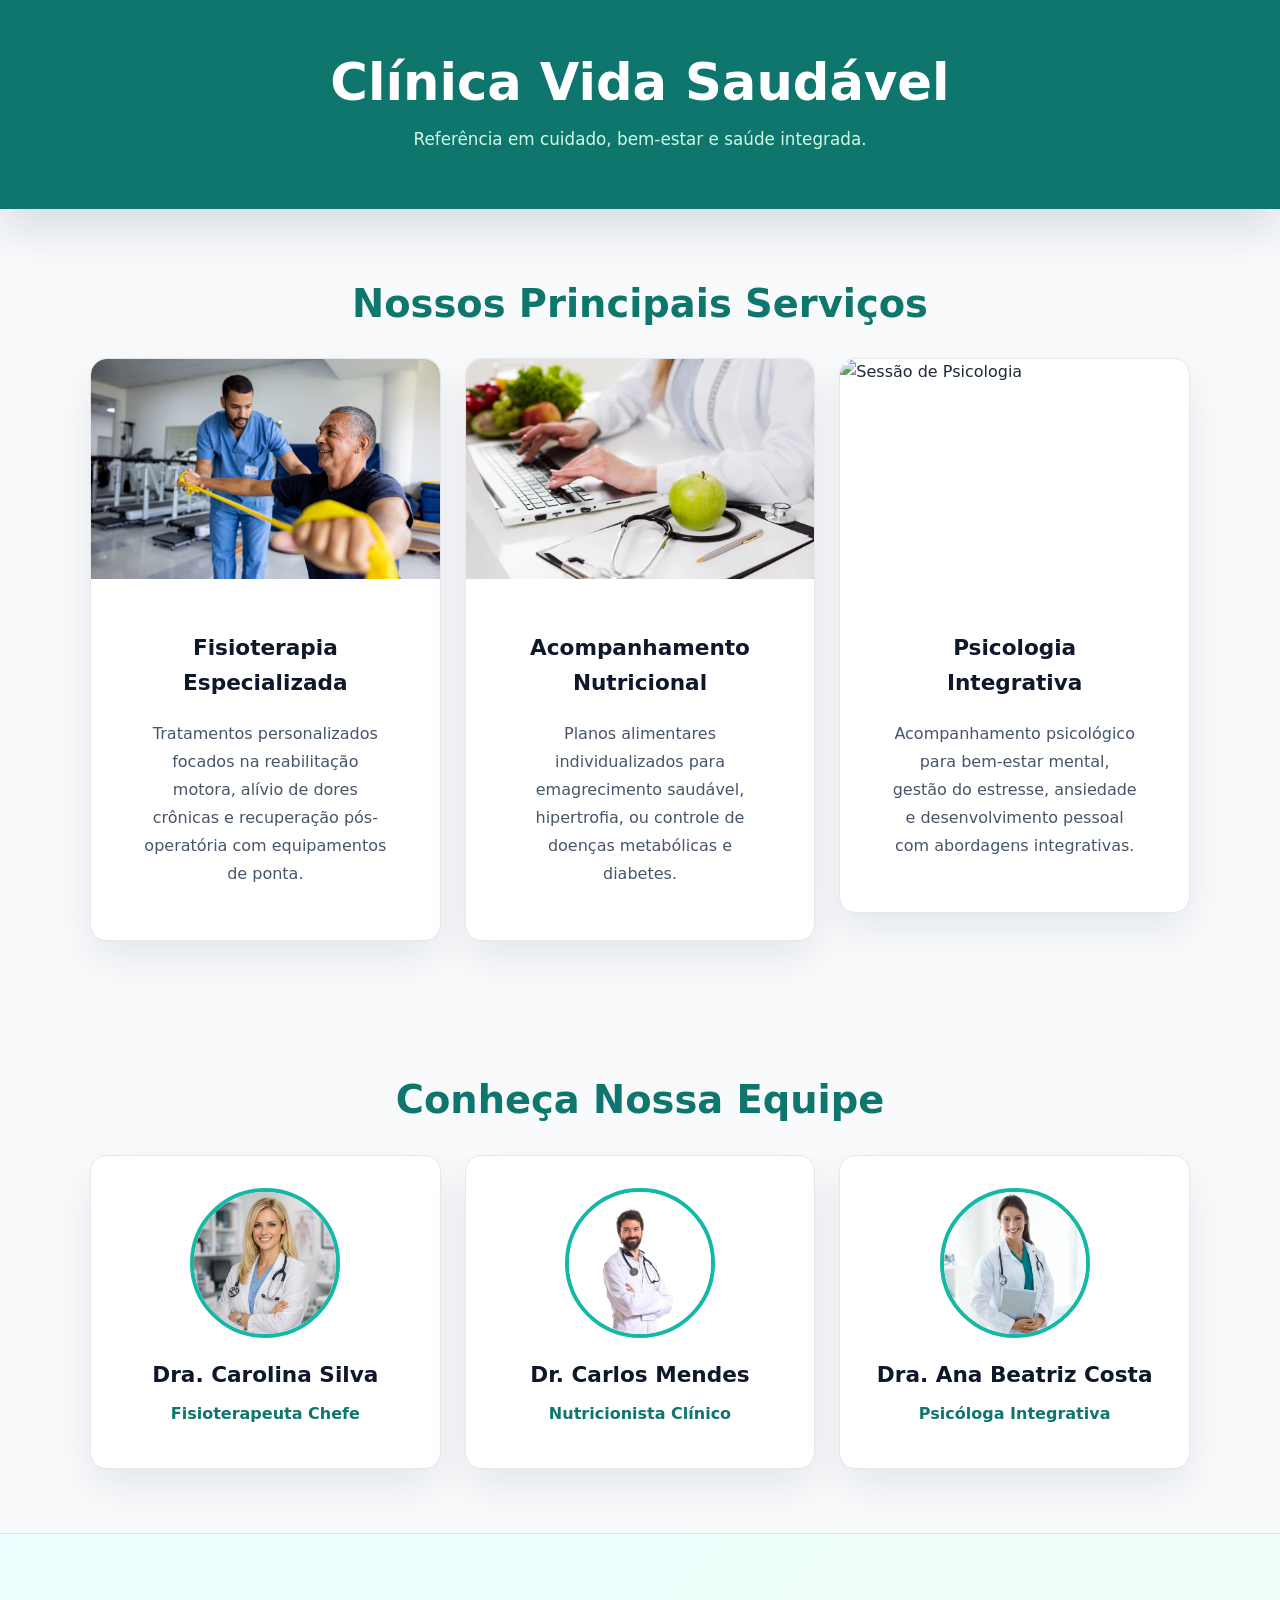
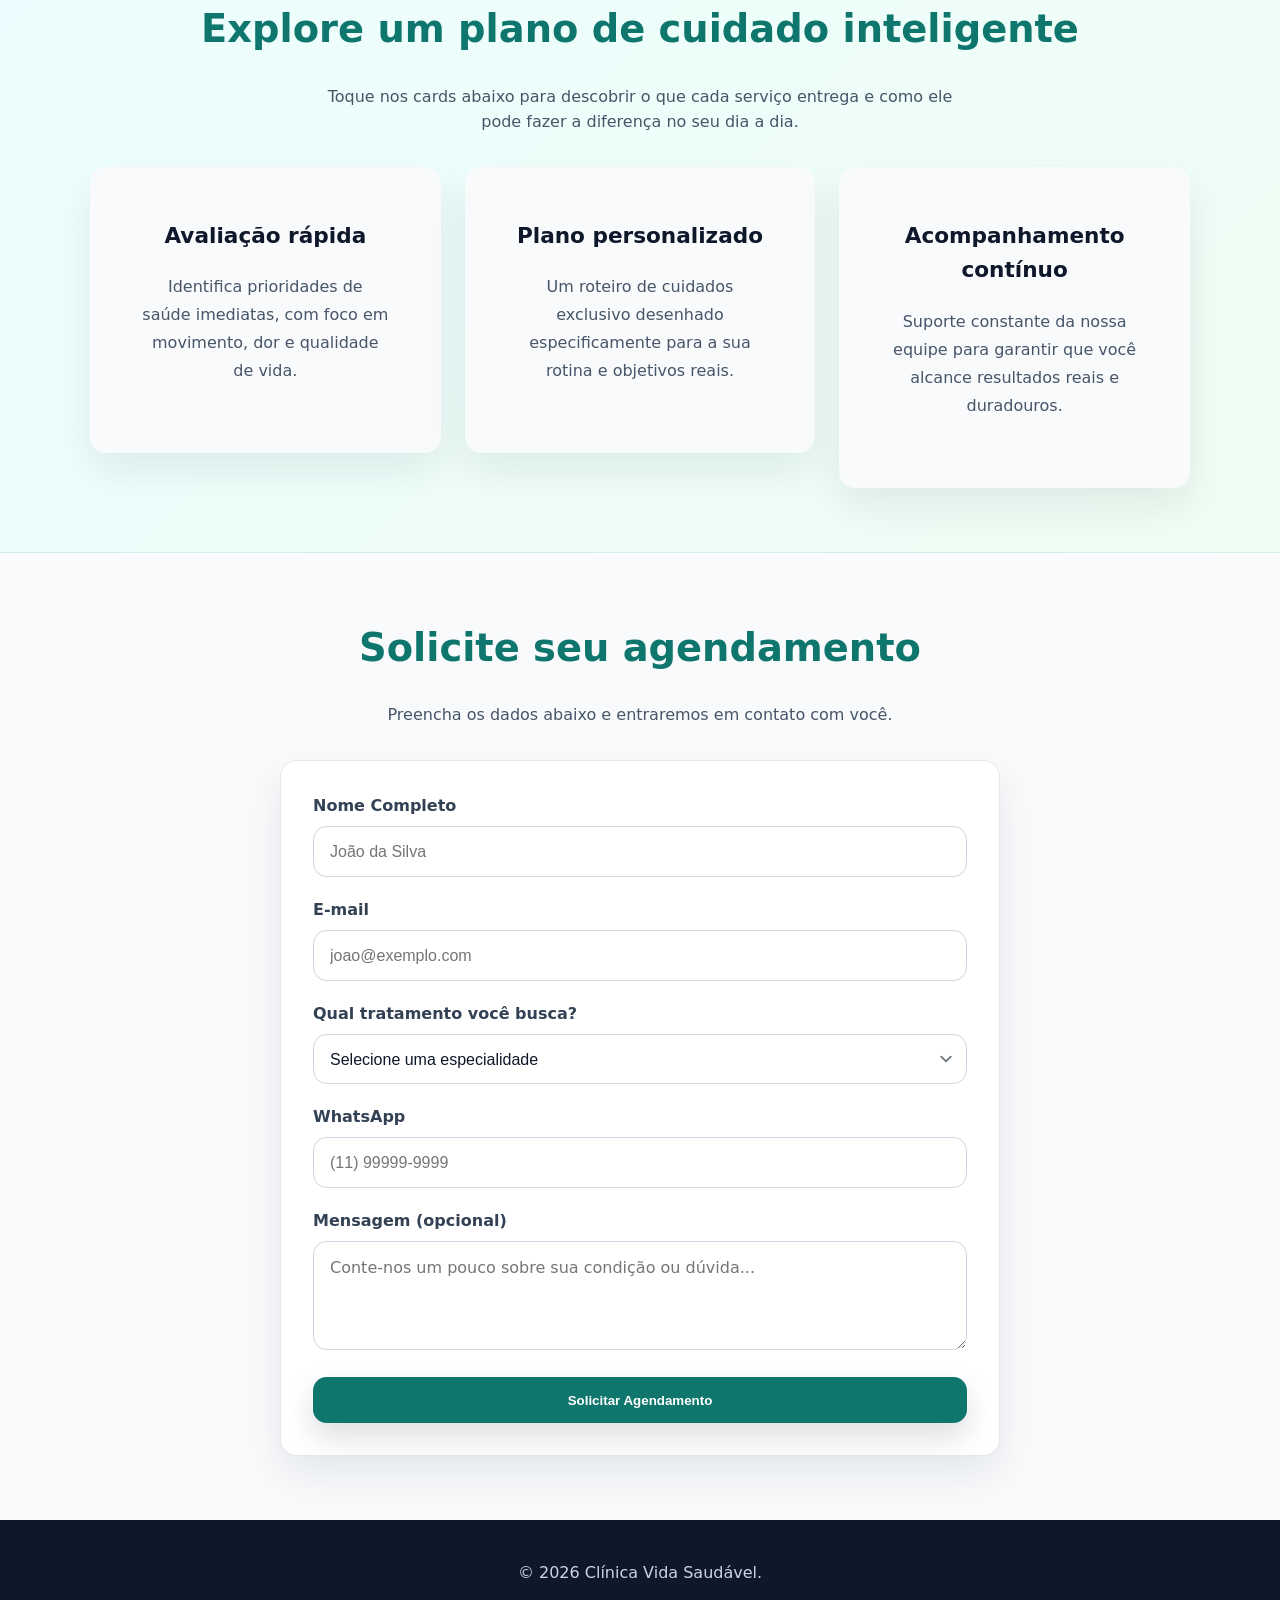
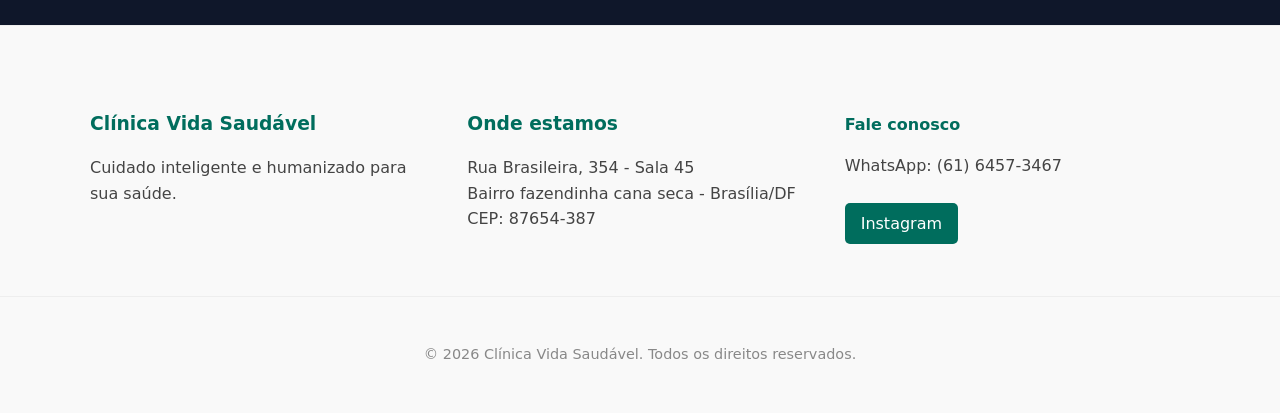
==== commit d6259c6a: "Alterei o index e adicionei mas elementos com no css" ====
--- a/index.html
+++ b/index.html
@@ -77,7 +77,7 @@
     <h2 style="text-align: center;">Explore um plano de cuidado inteligente</h2>
     <p style="text-align: center; margin-bottom: 2rem;">Toque nos cards abaixo para descobrir o que cada serviço entrega e como ele pode fazer a diferença no seu dia a dia.</p>
     
-    <div class="profile-highlights">
+    <div id="grid-home" class="profile-highlights">
         <article class="service-card expandable">
             <h3>Avaliação rápida</h3>
             <p>Identifica prioridades de saúde imediatas, com foco em movimento, dor e qualidade de vida.</p>
--- a/styles.css
+++ b/styles.css
@@ -151,28 +151,47 @@
   }
 }
 
-/* Código original - Cards se ajustam ao conteúdo individualmente */
+
+.services-grid, 
+.team-grid, 
+.profile-highlights {
+    display: grid;
+    grid-template-columns: repeat(auto-fit, minmax(300px, 1fr));
+    gap: 1.5rem;
+    align-items: stretch;  
+}
+
+
 .service-card {
-    background-color: #ffffff;
+    background: #fff;
     border-radius: 12px;
-    padding: 20px;
+    overflow: hidden; 
+    display: flex;
+    flex-direction: column;
+    height: 100%; 
     box-shadow: 0 4px 6px rgba(0,0,0,0.05);
-    
-    /* Removemos o height e o min-height fixos */
-    height: auto; 
-    display: block; /* Volta ao comportamento padrão de bloco */
-    
     transition: transform 0.3s ease;
-    overflow: visible; /* Garante que nada seja cortado */
-}
-
-/* Garante que o grid não force o estiramento */
-.services-grid,
-.team-grid {
-    display: grid;
-    grid-template-columns: repeat(auto-fit, minmax(280px, 1fr));
-    gap: 1.5rem;
-    align-items: start; /* Importante: faz com que eles NÃO estiquem para ficar iguais */
+}
+
+
+.service-card img {
+    width: 100%;      
+    height: 200px;     
+    object-fit: cover; 
+    display: block;
+}
+
+
+.service-card h3 {
+    padding: 1.5rem 1rem 0.5rem;
+    text-align: center;
+    margin: 0;
+}
+
+.service-card p {
+    padding: 0 1.5rem 1.5rem;
+    text-align: center;
+    flex-grow: 1; 
 }
 
 @media (max-width: 768px) {
@@ -686,3 +705,98 @@
     font-size: 0.9rem;
     color: #888;
 }
+
+/* 1. Altera o comportamento da grade para não esticar os vizinhos */
+.services-grid {
+    display: grid;
+    grid-template-columns: repeat(auto-fit, minmax(300px, 1fr));
+    gap: 1.5rem;
+    align-items: start !important; /* Faz cada card ter sua própria altura real */
+}
+
+/* 2. Garante que o card não tente preencher um espaço vazio */
+.service-card {
+    height: auto !important; 
+    display: block !important;
+}
+
+/* 3. Ajuste para as imagens (se houver) continuarem bonitas */
+.service-card img {
+    width: 100%;
+    height: 200px;
+    object-fit: cover;
+}
+
+/* --- AJUSTE DE ALINHAMENTO DOS CARDS --- */
+
+/* 1. Para os perfis (onde o texto varia e não deve ter buraco branco) */
+.profile-highlights {
+    display: grid;
+    grid-template-columns: repeat(auto-fit, minmax(300px, 1fr));
+    gap: 1.5rem;
+    align-items: start; /* Cada card termina onde o texto acaba */
+}
+
+/* 2. Para a Home (onde você quer tudo alinhadinho e igual) */
+.grid-home {
+    display: grid;
+    grid-template-columns: repeat(auto-fit, minmax(300px, 1fr));
+    gap: 1.5rem;
+    align-items: stretch !important; /* Força todos a ficarem da mesma altura */
+}
+
+.grid-home .service-card {
+    height: 100% !important;
+    display: flex;
+    flex-direction: column;
+}
+
+.grid-home .service-card p {
+    flex-grow: 1; /* Preenche o espaço para alinhar os cards por baixo */
+}
+
+/* 3. Garante que as fotos dos serviços não fiquem pequenas ou esmagadas */
+.service-card img {
+    width: 100%;
+    height: 220px; 
+    object-fit: cover;
+    display: block;
+}
+
+/* O CONTAINER: Alinha por cima e não deixa um card influenciar o outro */
+#grid-home {
+    display: grid !important;
+    grid-template-columns: repeat(auto-fit, minmax(280px, 1fr)) !important;
+    gap: 1.5rem !important;
+    align-items: start !important; /* ISSO impede que um estique o outro */
+}
+
+/* O CARD FECHADO: Forçamos uma altura fixa MÍNIMA para ficarem iguais */
+#grid-home .service-card {
+    min-height: 280px !important; /* Altura padrão para ficarem retos */
+    display: flex !important;
+    flex-direction: column !important;
+    justify-content: flex-start !important;
+    height: auto !important; 
+    transition: all 0.3s ease-in-out;
+}
+
+/* O texto principal cresce para preencher o espaço e manter o alinhamento inferior */
+#grid-home .service-card p {
+    flex-grow: 1 !important;
+    margin-bottom: 0 !important;
+}
+
+/* O CARD ABERTO: Ele cresce de forma independente */
+#grid-home .service-card.active {
+    height: auto !important;
+    min-height: 280px !important;
+}
+
+/* Conteúdo extra: aparece sem empurrar o card do lado */
+#grid-home .service-card.active .expand-content {
+    display: block !important;
+    padding-top: 1rem;
+    margin-top: 1rem;
+    border-top: 1px solid #eee;
+}
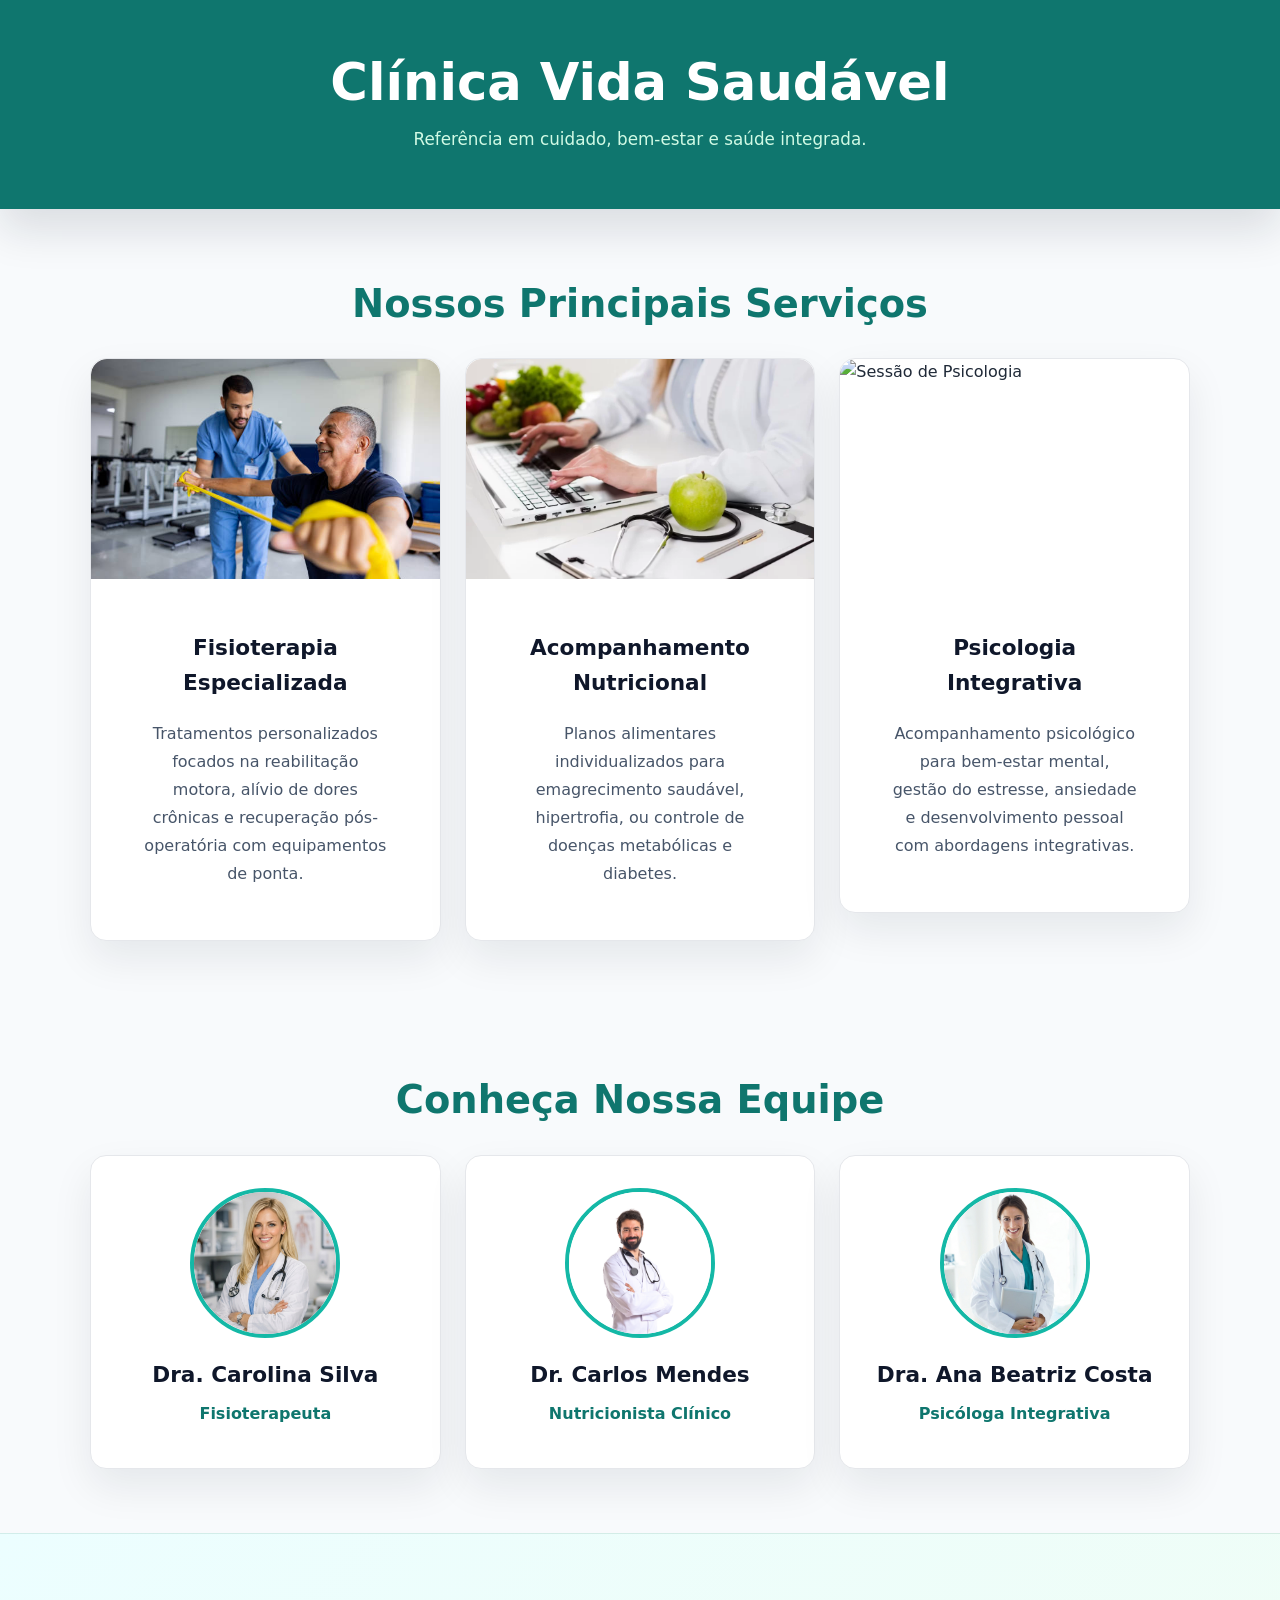
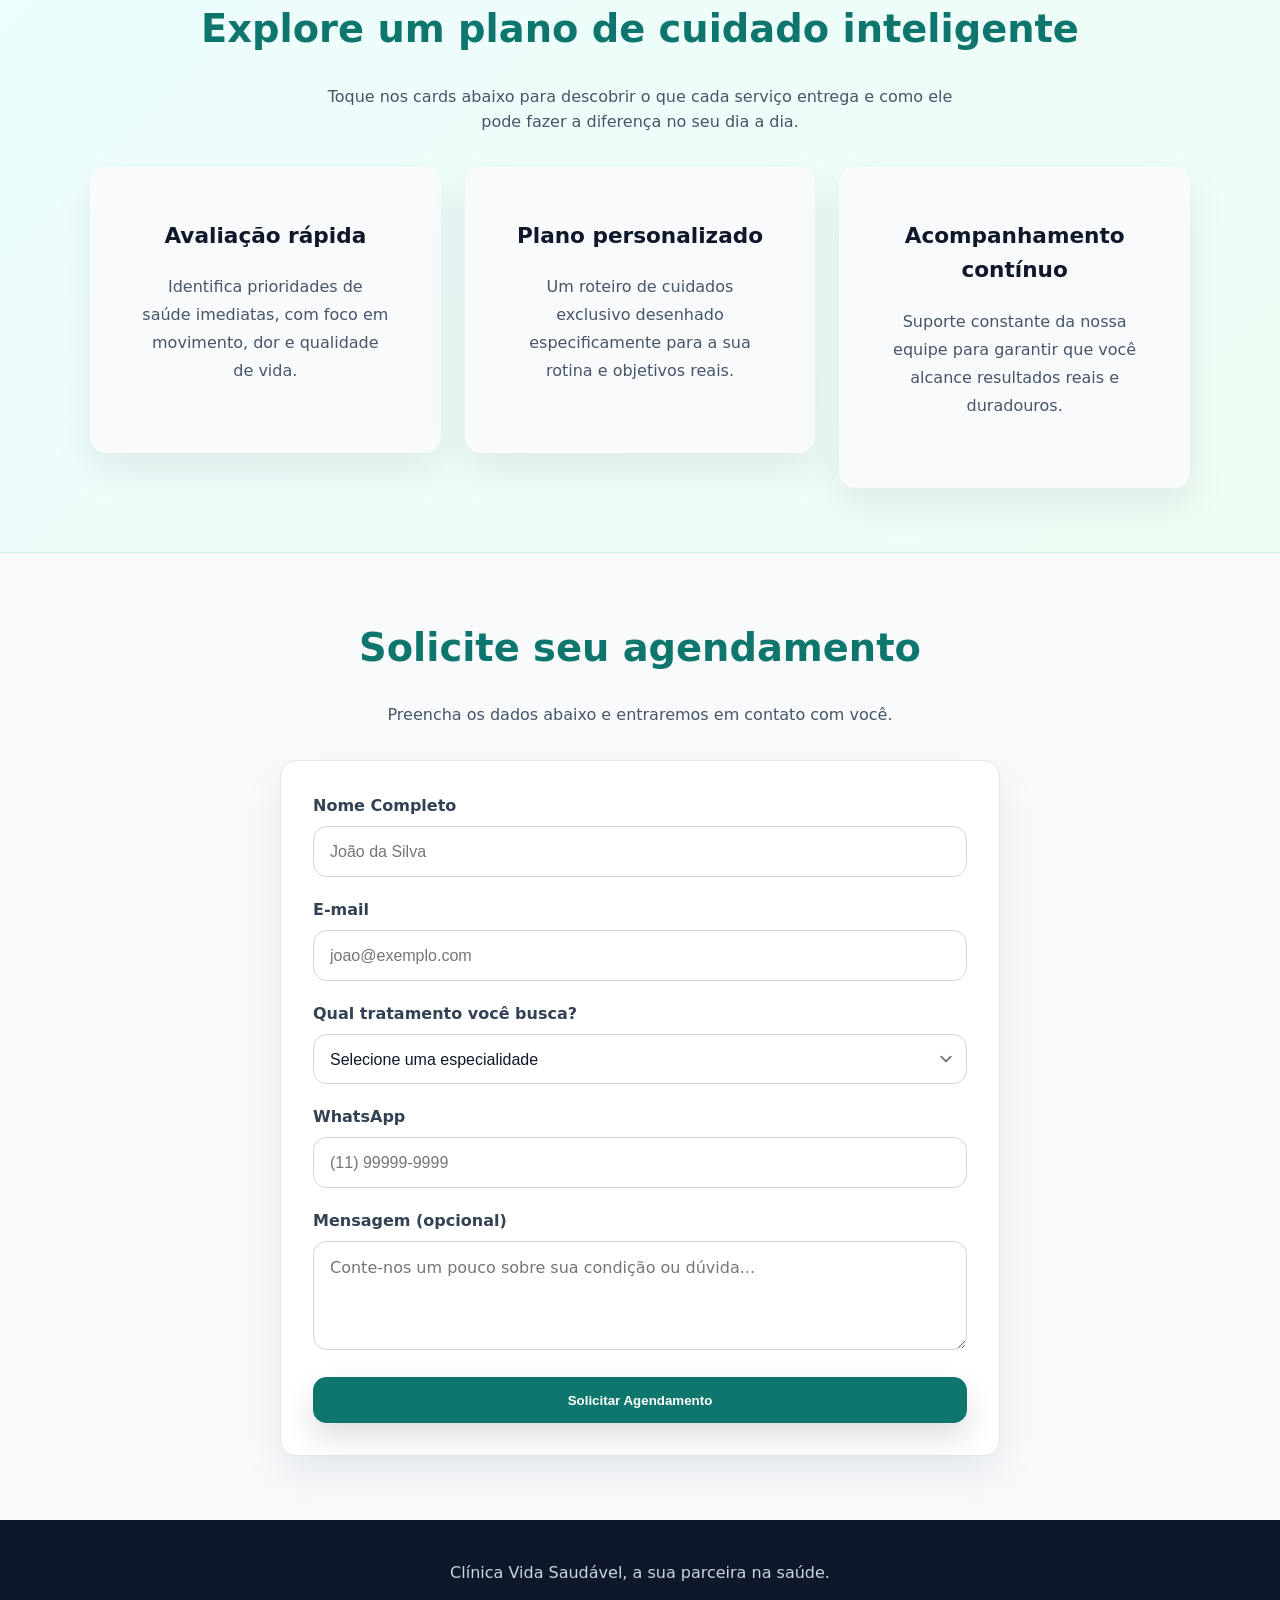
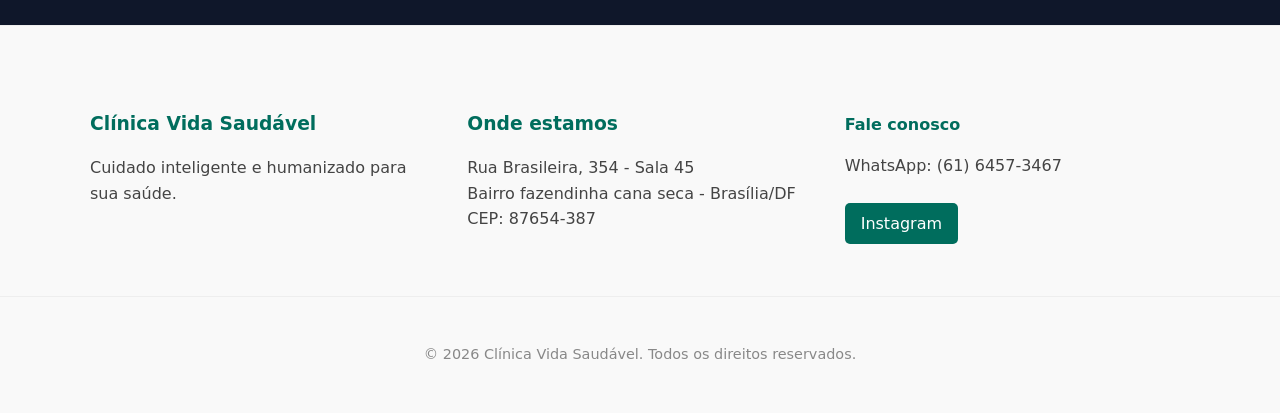
==== commit 23845130: "Adicionei mais ifromaçôes no card de planos e alterei o link do instagram" ====
--- a/index.html
+++ b/index.html
@@ -53,7 +53,7 @@
                 <div class="team-card reveal" data-profile="carolina" role="button" tabindex="0" aria-label="Abrir perfil da Dra. Carolina Silva">
                     <img src="images/Carolina.png" alt="Foto Dra. Carolina">
                     <h3>Dra. Carolina Silva</h3>
-                    <p>Fisioterapeuta Chefe</p>
+                    <p>Fisioterapeuta</p>
                 </div>
 
                 <div class="team-card reveal" data-profile="carlos" role="button" tabindex="0" aria-label="Abrir perfil do Dr. Carlos Mendes">
@@ -87,6 +87,9 @@
                     <li><strong>Triagem completa:</strong> Análise do seu histórico de saúde.</li>
                     <li><strong>Foco na dor:</strong> Mapeamento das suas queixas principais.</li>
                     <li><strong>Direcionamento:</strong> Indicação exata de qual profissional você precisa.</li>
+                    <li><strong>Testes funcionais:</strong> Avaliação básica de mobilidade e flexibilidade.</li>
+                    <li><strong>Priorização:</strong> Definição do que deve ser tratado com urgência.</li>
+                    <li><strong>Triagem de objetivos:</strong> Alinhamento do que você espera alcançar.</li>
                 </ul>
             </div>
         </article>
@@ -100,6 +103,9 @@
                     <li><strong>Metas reais:</strong> Objetivos que cabem no seu dia a dia.</li>
                     <li><strong>Visão integrada:</strong> União de corpo, mente e alimentação.</li>
                     <li><strong>Estratégia prática:</strong> Ferramentas para você aplicar imediatamente.</li>
+                    <li><strong>Cronograma exclusivo:</strong> Datas e horários adaptados à sua rotina.</li>
+                    <li><strong>Protocolos específicos:</strong> Exercícios selecionados para o seu caso.</li>
+                    <li><strong>Suporte a dúvidas:</strong> Canal direto para esclarecer o plano.</li>
                 </ul>
             </div>
         </article>
@@ -113,6 +119,9 @@
                     <li><strong>Retornos agendados:</strong> Avaliações periódicas de evolução.</li>
                     <li><strong>Ajuste de rota:</strong> Mudanças no plano sempre que necessário.</li>
                     <li><strong>Suporte ativo:</strong> Canal aberto para tirar dúvidas na jornada.</li>
+                    <li><strong>Monitoramento de carga:</strong> Controle do nível de esforço e dor.</li>
+                    <li><strong>Relatórios de progresso:</strong> Visão clara da sua evolução mensal.</li>
+                    <li><strong>Comunidade e dicas:</strong> Conteúdos extras para acelerar resultados.</li>
                 </ul>
             </div>
         </article>
@@ -163,7 +172,7 @@
     </section>
 
     <footer class="site-footer">
-        <p>© 2026 Clínica Vida Saudável.</p>
+        <p>Clínica Vida Saudável, a sua parceira na saúde.</p>
     </footer>
 
     <footer class="main-footer">
@@ -185,7 +194,7 @@
             <h4>Fale conosco</h4>
             <p>WhatsApp: (61) 6457-3467</p>
             <div class="social-links">
-                <a href="https://instagram.com/clinica_vida_saudavel" target="_blank">Instagram</a>
+                <a href="https://instagram.com/clinica.vida.saudavel" target="_blank">Instagram</a>
             </div>
         </div>
     </div>
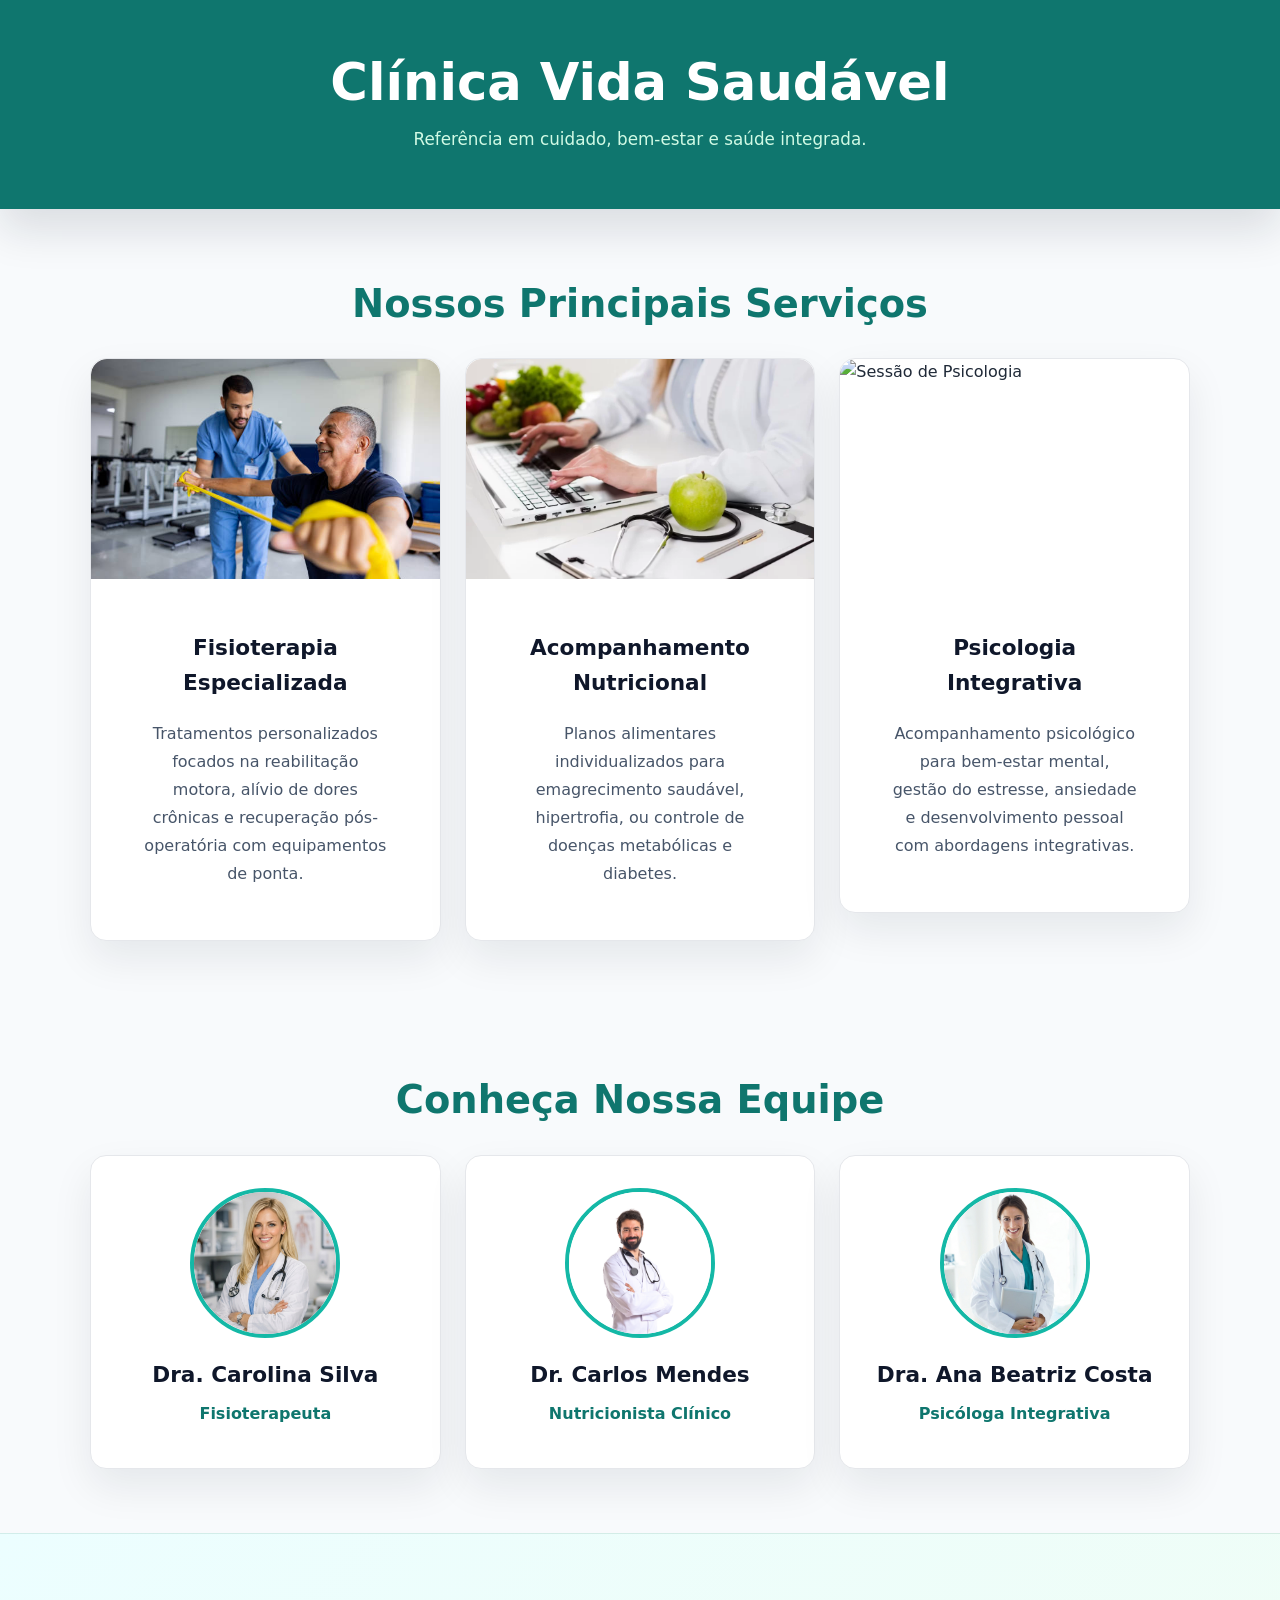
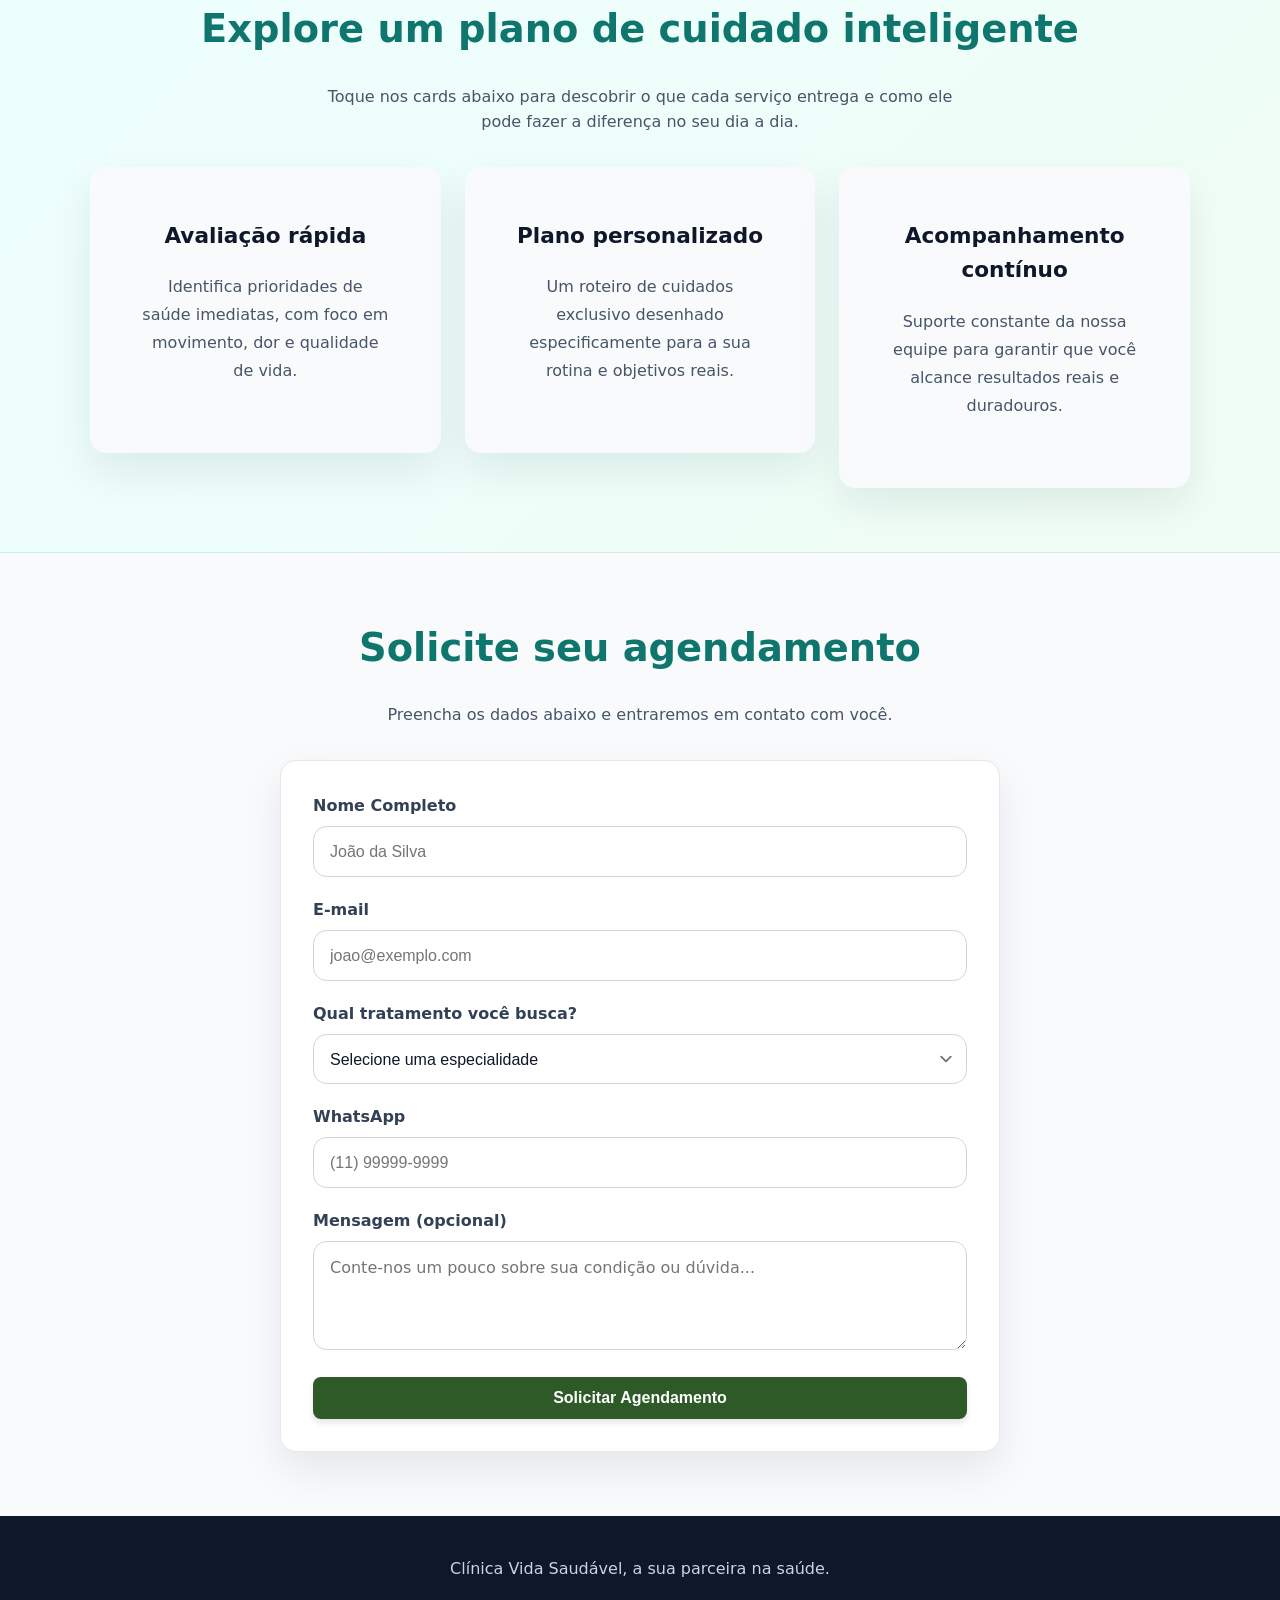
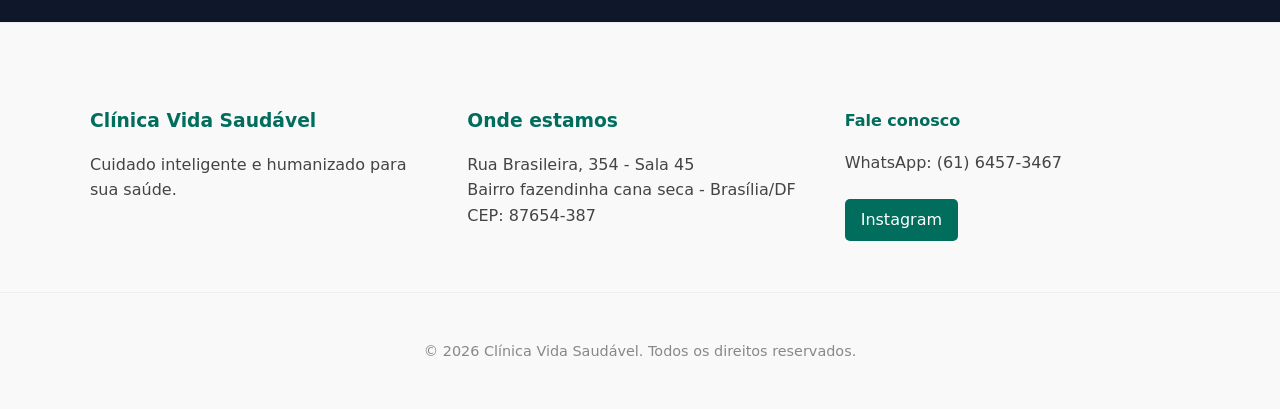
==== commit 75c9cdc3: "Adicionei interação ao agendar" ====
--- a/index.html
+++ b/index.html
@@ -5,6 +5,7 @@
     <meta name="viewport" content="width=device-width, initial-scale=1.0">
     <title>Clínica Vida Saudável | Cuidando de Você</title>
     <link rel="stylesheet" href="styles.css">
+    <script src="https://cdn.jsdelivr.net/npm/sweetalert2@11"></script>
 </head>
 <body class="page">
 
@@ -165,7 +166,7 @@
                     <textarea id="mensagem" name="mensagem" placeholder="Conte-nos um pouco sobre sua condição ou dúvida..." rows="4"></textarea>
                 </div>
                 <div class="form-actions">
-                    <button class="button button-primary" type="submit">Solicitar Agendamento</button>
+                    <button class="seu-botao-css" onclick="enviarMensagem()">Solicitar Agendamento</button>
                 </div>
             </form>
         </div>
@@ -202,7 +203,7 @@
         <p>&copy; 2026 Clínica Vida Saudável. Todos os direitos reservados.</p>
     </div>
 </footer>
-
+    <script src="https://cdn.jsdelivr.net/npm/sweetalert2@11"></script> 
     <script src="script.js"></script>
 </body>
 </html>
--- a/styles.css
+++ b/styles.css
@@ -768,12 +768,12 @@
     display: grid !important;
     grid-template-columns: repeat(auto-fit, minmax(280px, 1fr)) !important;
     gap: 1.5rem !important;
-    align-items: start !important; /* ISSO impede que um estique o outro */
+    align-items: start !important; 
 }
 
 /* O CARD FECHADO: Forçamos uma altura fixa MÍNIMA para ficarem iguais */
 #grid-home .service-card {
-    min-height: 280px !important; /* Altura padrão para ficarem retos */
+    min-height: 280px !important; 
     display: flex !important;
     flex-direction: column !important;
     justify-content: flex-start !important;
@@ -799,4 +799,30 @@
     padding-top: 1rem;
     margin-top: 1rem;
     border-top: 1px solid #eee;
+}
+/* Estilizando o botão de agendamento */
+.seu-botao-css {
+    background-color: #2d5a27 !important; /* O verde da clínica */
+    color: white !important;
+    padding: 12px 25px !important;
+    border: none !important;
+    border-radius: 8px !important;
+    font-size: 16px !important;
+    font-weight: bold !important;
+    cursor: pointer !important;
+    transition: all 0.3s ease !important;
+    width: 100% !important; /* Faz o botão ocupar a largura do formulário */
+    box-shadow: 0 4px 6px rgba(0, 0, 0, 0.1) !important;
+}
+
+/* Efeito ao passar o mouse */
+.seu-botao-css:hover {
+    background-color: #1e3d1a !important; /* Um verde mais escuro no hover */
+    transform: translateY(-2px) !important; /* Ele sobe de leve */
+    box-shadow: 0 6px 12px rgba(0, 0, 0, 0.15) !important;
+}
+
+/* Efeito ao clicar */
+.seu-botao-css:active {
+    transform: translateY(0) !important;
 }
